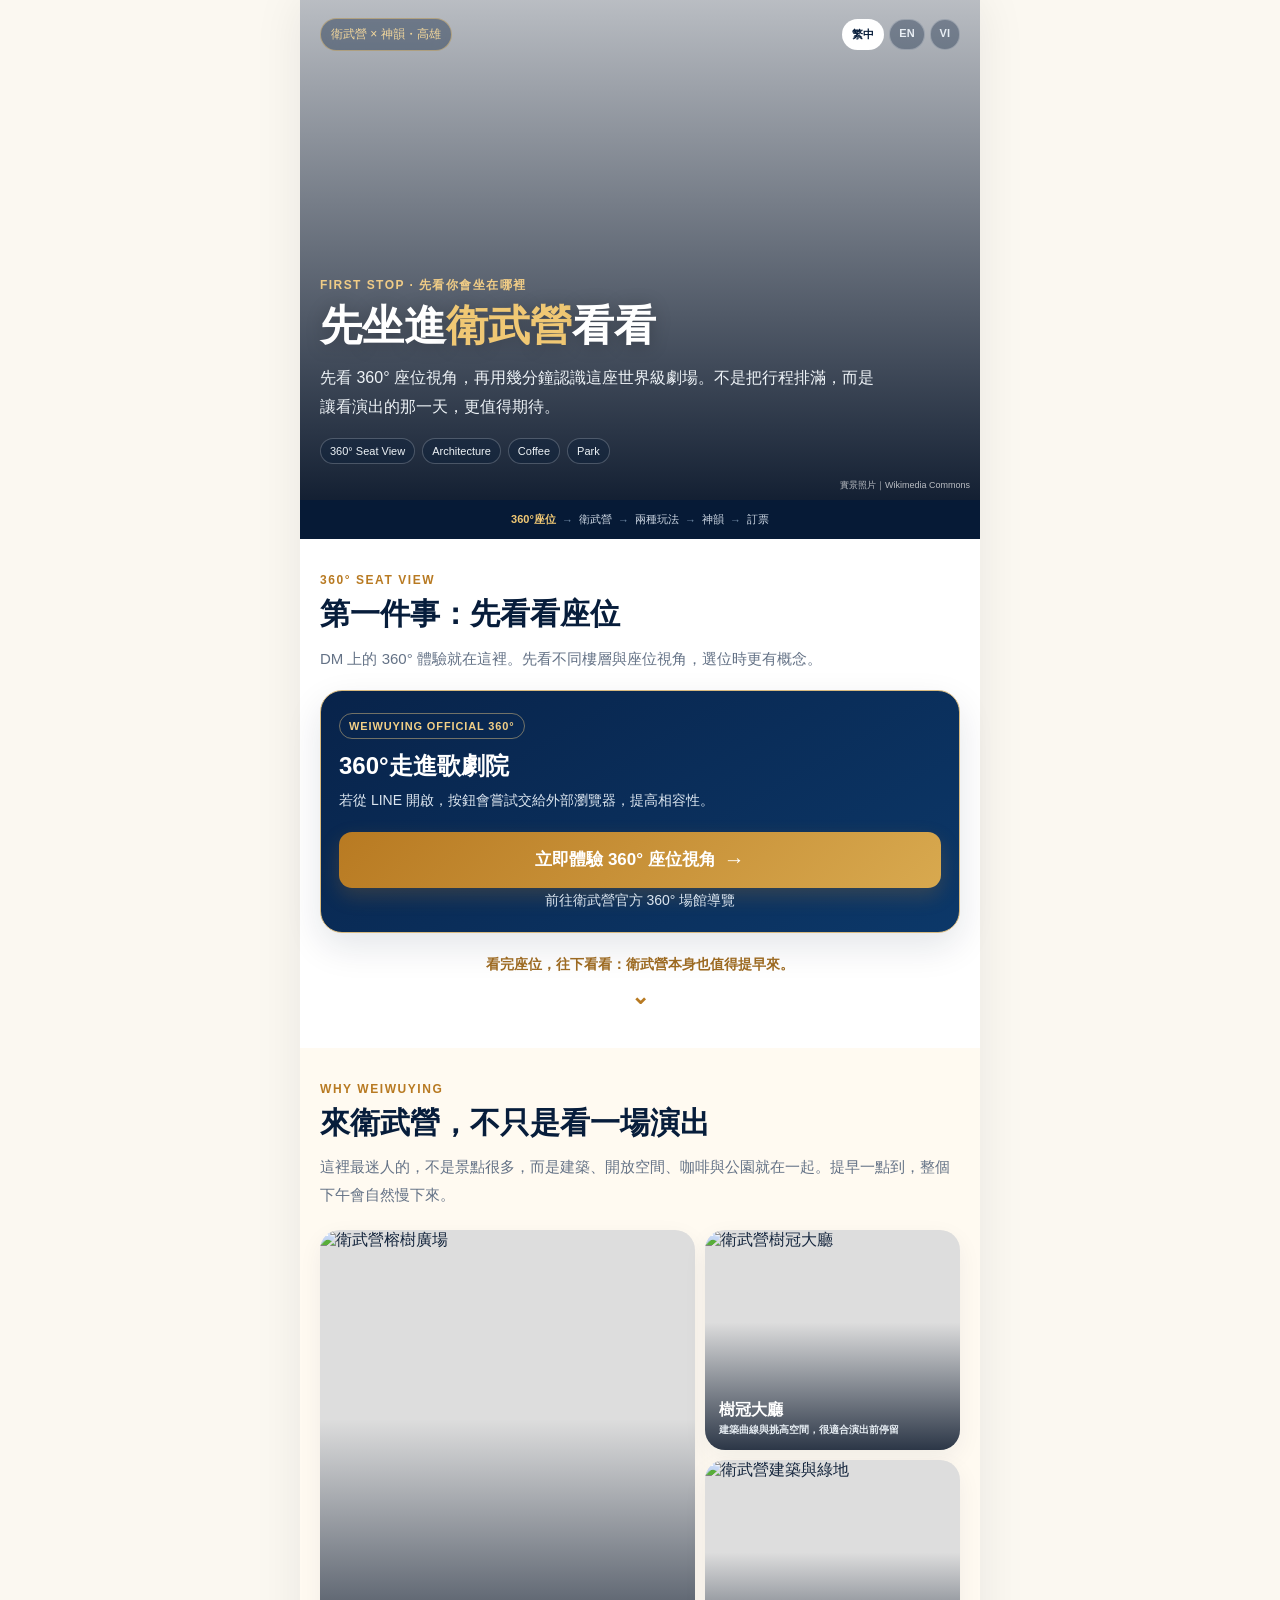
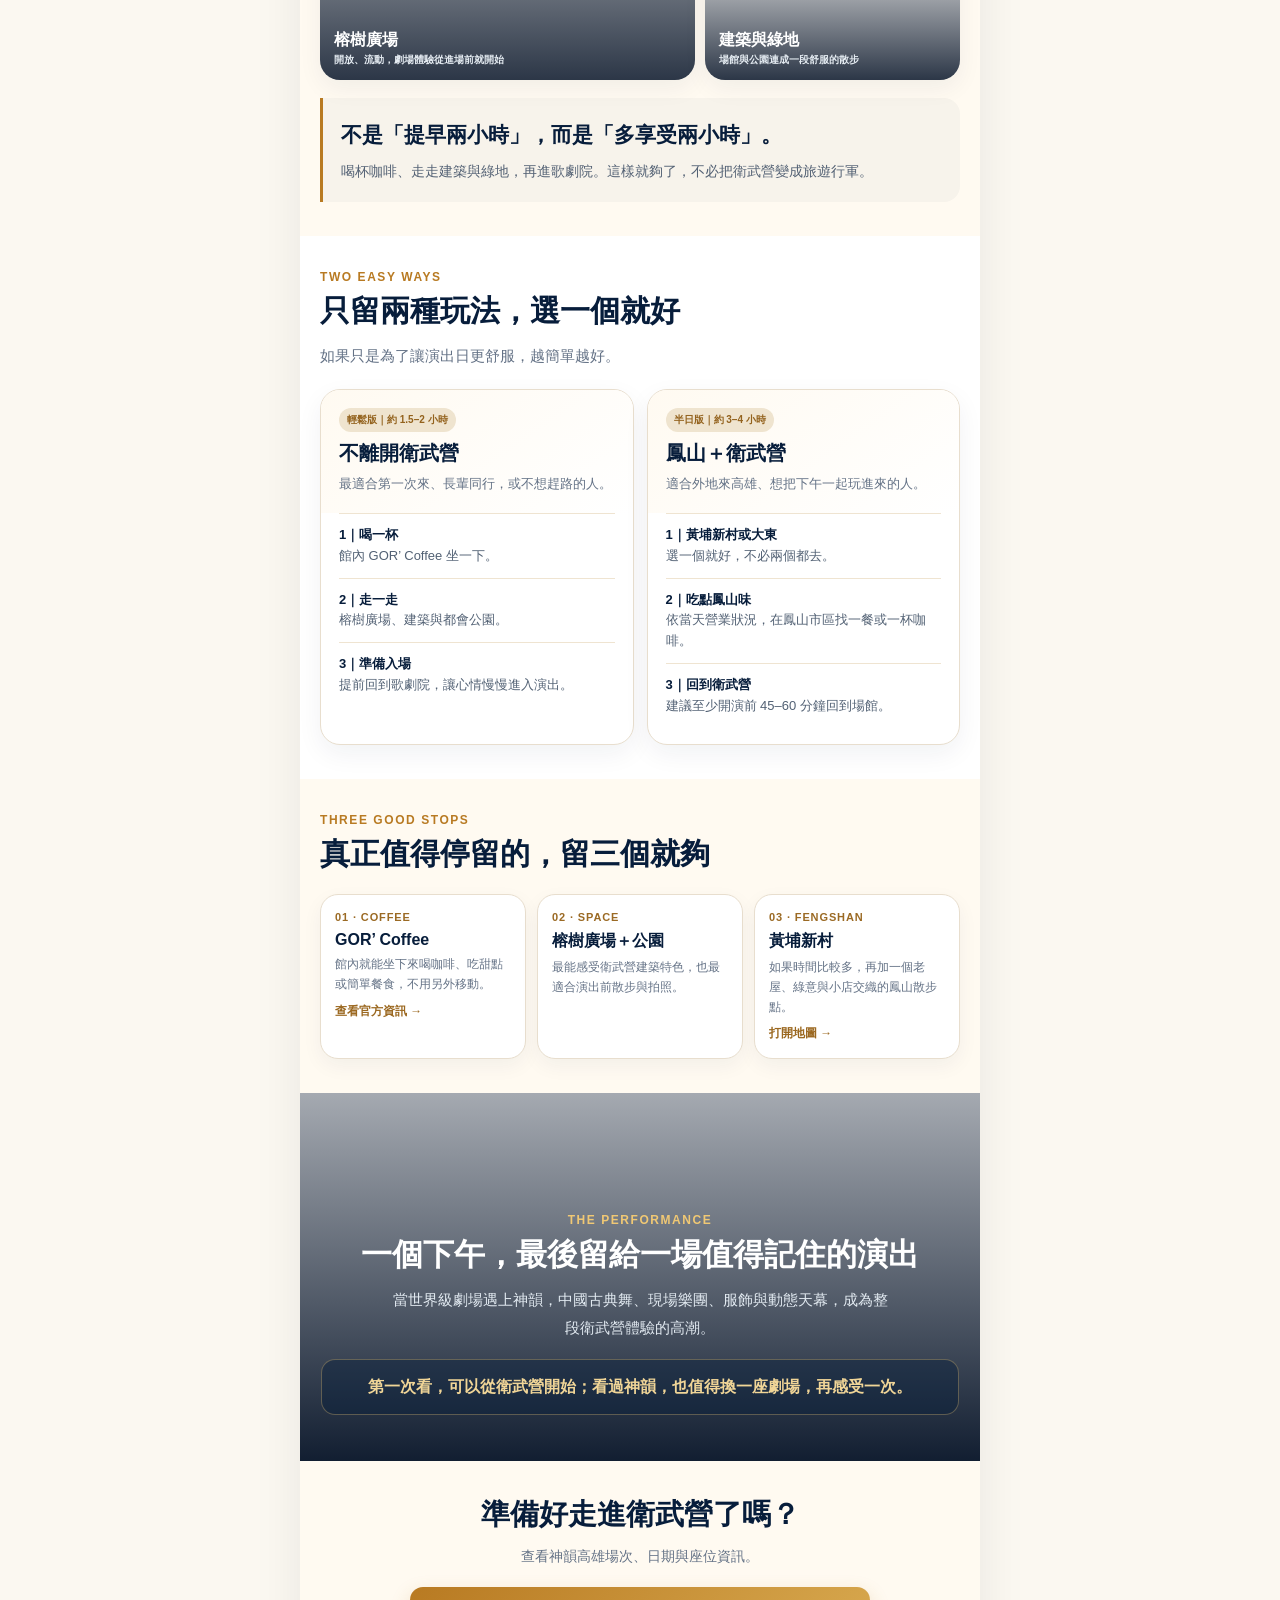
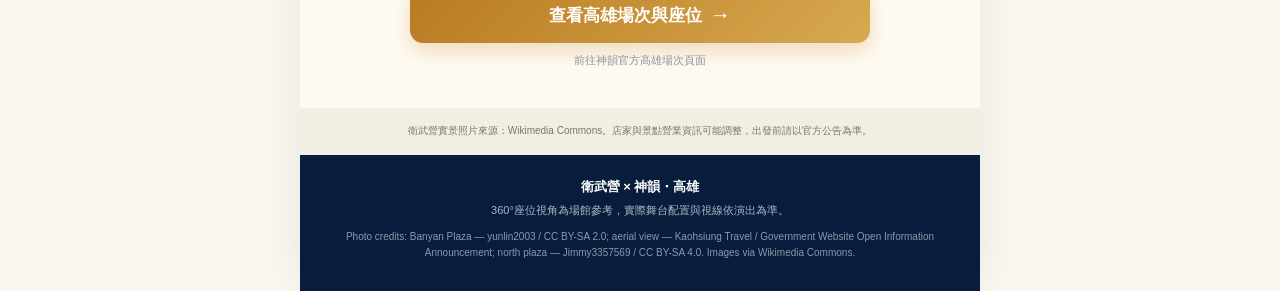
==== index.html @ 719b4204 "Simplify Chinese landing page and focus on five-step journey" ====
<!doctype html>
<html lang="zh-Hant">
<head>
<meta charset="utf-8"><meta name="viewport" content="width=device-width,initial-scale=1,viewport-fit=cover"><meta name="theme-color" content="#071d3b">
<meta name="description" content="先用360°預覽衛武營歌劇院座位，再用真實照片認識衛武營、咖啡與周邊半日玩法，最後查看神韻高雄場次。">
<title>衛武營 × 神韻｜不只是看一場演出</title>
<link rel="stylesheet" href="./style.css"><link rel="alternate" hreflang="zh-Hant" href="https://socialimpactlab0.github.io/weiwuying360/"><link rel="alternate" hreflang="en" href="https://socialimpactlab0.github.io/weiwuying360/en/"><link rel="alternate" hreflang="vi" href="https://socialimpactlab0.github.io/weiwuying360/vi/">
</head>
<body><main class="page">
<header class="hero" style="background-image:url('https://commons.wikimedia.org/wiki/Special:Redirect/file/National_Kaohsiung_Center_for_the_Arts.JPG?width=1600')">
<div class="topbar"><div class="brand">衛武營 × 神韻・高雄</div><nav class="langnav" aria-label="語言"><a class="active" href="./">繁中</a><a href="./en/">EN</a><a href="./vi/">VI</a></nav></div>
<div class="eyebrow">FIRST STOP · 先看你會坐在哪裡</div><h1>先坐進<span class="gold">衛武營</span>看看</h1><p class="heroLead">先看 360° 座位視角，再用幾分鐘認識這座世界級劇場。不是把行程排滿，而是讓看演出的那一天，更值得期待。</p><div class="promise"><span>360° Seat View</span><span>Architecture</span><span>Coffee</span><span>Park</span></div><div class="photoCredit">實景照片｜Wikimedia Commons</div>
</header>
<div class="flow"><b>360°座位</b><i>→</i> 衛武營 <i>→</i> 兩種玩法 <i>→</i> 神韻 <i>→</i> 訂票</div>

<section class="section" id="tour"><div class="kicker">360° SEAT VIEW</div><h2>第一件事：先看看座位</h2><p class="intro">DM 上的 360° 體驗就在這裡。先看不同樓層與座位視角，選位時更有概念。</p><div class="tourCard"><div class="tourTop"><div class="tourBadge">WEIWUYING OFFICIAL 360°</div><h3>360°走進歌劇院</h3><p>若從 LINE 開啟，按鈕會嘗試交給外部瀏覽器，提高相容性。</p></div><div class="tourActions"><a id="tourBtn" data-tour class="cta" href="#" target="_blank" rel="noopener">立即體驗 360° 座位視角</a><p class="micro">前往衛武營官方 360° 場館導覽</p></div><div id="lineBox" class="lineBox"><strong>你目前使用 LINE 內建瀏覽器</strong><p>按 360° 後會嘗試改用 Chrome、Safari 或手機預設瀏覽器開啟。</p><button id="copyBtn" class="copyBtn" type="button">複製 360° 官方網址</button><p id="copyMsg" class="copyMsg"></p></div></div><a class="continue" href="#experience">看完座位，往下看看：衛武營本身也值得提早來。<span>⌄</span></a></section>

<section class="section alt reveal" id="experience"><div class="kicker">WHY WEIWUYING</div><h2>來衛武營，不只是看一場演出</h2><p class="intro">這裡最迷人的，不是景點很多，而是建築、開放空間、咖啡與公園就在一起。提早一點到，整個下午會自然慢下來。</p><div class="photoDeck"><div class="photoCard main"><img loading="lazy" src="https://commons.wikimedia.org/wiki/Special:Redirect/file/%E6%A6%95%E6%A8%B9%E5%BB%A3%E5%A0%B4%20Banyan%20Plaza%20%2846087020144%29.jpg?width=1400" alt="衛武營榕樹廣場"><b>榕樹廣場<small>開放、流動，劇場體驗從進場前就開始</small></b></div><div class="photoCard"><img loading="lazy" src="https://commons.wikimedia.org/wiki/Special:Redirect/file/%E6%A8%B9%E5%86%A0%E5%A4%A7%E5%BB%B3%20Crown%20Hall%20%2845897024385%29.jpg?width=1200" alt="衛武營樹冠大廳"><b>樹冠大廳<small>建築曲線與挑高空間，很適合演出前停留</small></b></div><div class="photoCard"><img loading="lazy" src="https://commons.wikimedia.org/wiki/Special:Redirect/file/Wei-Wu-Ying_Center_for_the_Arts_01.jpg?width=1200" alt="衛武營建築與綠地"><b>建築與綠地<small>場館與公園連成一段舒服的散步</small></b></div></div><div class="quoteBlock"><b>不是「提早兩小時」，而是「多享受兩小時」。</b>喝杯咖啡、走走建築與綠地，再進歌劇院。這樣就夠了，不必把衛武營變成旅遊行軍。</div></section>

<section class="section reveal" id="routes"><div class="kicker">TWO EASY WAYS</div><h2>只留兩種玩法，選一個就好</h2><p class="intro">如果只是為了讓演出日更舒服，越簡單越好。</p><div class="routeGrid"><article class="routeCard"><div class="routeTop"><span class="tag">輕鬆版｜約 1.5–2 小時</span><h3>不離開衛武營</h3><p>最適合第一次來、長輩同行，或不想趕路的人。</p></div><ul class="routeList"><li><b>1｜喝一杯</b><br>館內 GOR’ Coffee 坐一下。</li><li><b>2｜走一走</b><br>榕樹廣場、建築與都會公園。</li><li><b>3｜準備入場</b><br>提前回到歌劇院，讓心情慢慢進入演出。</li></ul></article><article class="routeCard"><div class="routeTop"><span class="tag">半日版｜約 3–4 小時</span><h3>鳳山＋衛武營</h3><p>適合外地來高雄、想把下午一起玩進來的人。</p></div><ul class="routeList"><li><b>1｜黃埔新村或大東</b><br>選一個就好，不必兩個都去。</li><li><b>2｜吃點鳳山味</b><br>依當天營業狀況，在鳳山市區找一餐或一杯咖啡。</li><li><b>3｜回到衛武營</b><br>建議至少開演前 45–60 分鐘回到場館。</li></ul></article></div></section>

<section class="section alt reveal" id="highlights"><div class="kicker">THREE GOOD STOPS</div><h2>真正值得停留的，留三個就夠</h2><div class="highlightGrid"><article class="highlightCard"><div class="num">01 · COFFEE</div><h3>GOR’ Coffee</h3><p>館內就能坐下來喝咖啡、吃甜點或簡單餐食，不用另外移動。</p><a href="https://www.gorcoffee.com/" target="_blank" rel="noopener">查看官方資訊 →</a></article><article class="highlightCard"><div class="num">02 · SPACE</div><h3>榕樹廣場＋公園</h3><p>最能感受衛武營建築特色，也最適合演出前散步與拍照。</p></article><article class="highlightCard"><div class="num">03 · FENGSHAN</div><h3>黃埔新村</h3><p>如果時間比較多，再加一個老屋、綠意與小店交織的鳳山散步點。</p><a href="https://www.google.com/maps/search/?api=1&query=%E9%BB%83%E5%9F%94%E6%96%B0%E6%9D%91" target="_blank" rel="noopener">打開地圖 →</a></article></div></section>

<section class="transition" id="shenyun" style="background-image:url('https://commons.wikimedia.org/wiki/Special:Redirect/file/National_Kaohsiung_Center_for_the_Arts.JPG?width=1600')"><div class="kicker">THE PERFORMANCE</div><h2>一個下午，最後留給一場值得記住的演出</h2><p>當世界級劇場遇上神韻，中國古典舞、現場樂團、服飾與動態天幕，成為整段衛武營體驗的高潮。</p><div class="bridge">第一次看，可以從衛武營開始；看過神韻，也值得換一座劇場，再感受一次。</div></section>
<section class="ticket" id="ticket"><h2>準備好走進衛武營了嗎？</h2><p>查看神韻高雄場次、日期與座位資訊。</p><a data-ticket class="cta" href="https://zh-tw.shenyun.com/kaohsiung/city/kaohsiung?_tuid=caee55e3-a050-41f0-a21d-dd3dc3456a68" target="_blank" rel="noopener">查看高雄場次與座位</a><div class="official">前往神韻官方高雄場次頁面</div></section>
<div class="sourceNote">衛武營實景照片來源：Wikimedia Commons。店家與景點營業資訊可能調整，出發前請以官方公告為準。</div><footer class="footer"><strong>衛武營 × 神韻・高雄</strong>360°座位視角為場館參考，實際舞台配置與視線依演出為準。</footer></main><div id="sticky" class="sticky"><a data-ticket href="https://zh-tw.shenyun.com/kaohsiung/city/kaohsiung?_tuid=caee55e3-a050-41f0-a21d-dd3dc3456a68" target="_blank" rel="noopener">查看神韻高雄場次 <small>官方頁面</small></a></div><script src="./app.js"></script></body></html>
---- style.css ----
:root{--navy:#071d3b;--navy2:#12365f;--gold:#b87a22;--gold2:#e7c47d;--cream:#fbf8f1;--ink:#14253d;--muted:#647286;--line:#e8dece;--white:#fff;--shadow:0 14px 36px rgba(7,29,59,.11)}*{box-sizing:border-box}html{scroll-behavior:smooth;background:var(--cream)}body{margin:0;color:var(--ink);background:var(--cream);font-family:-apple-system,BlinkMacSystemFont,"Segoe UI","Noto Sans TC","Noto Sans",Arial,sans-serif}a{color:inherit}.page{max-width:680px;margin:0 auto;min-height:100vh;background:#fff;box-shadow:0 0 46px rgba(3,20,42,.08)}.hero{position:relative;min-height:500px;padding:18px 20px 36px;color:#fff;background-size:cover;background-position:center;display:flex;flex-direction:column;justify-content:flex-end;overflow:hidden}.hero:before{content:"";position:absolute;inset:0;background:linear-gradient(180deg,rgba(5,18,38,.28),rgba(5,18,38,.94))}.hero>*{position:relative;z-index:2}.topbar{position:absolute;left:20px;right:20px;top:18px;display:flex;align-items:center;justify-content:space-between;gap:10px}.brand{font-size:12px;color:#f3d79c;border:1px solid rgba(231,196,125,.55);padding:7px 10px;border-radius:999px;background:rgba(7,29,59,.4);backdrop-filter:blur(8px);white-space:nowrap}.langnav{display:flex;gap:5px}.langnav a{font-size:11px;font-weight:800;text-decoration:none;color:#e8eef4;border:1px solid rgba(255,255,255,.28);border-radius:999px;padding:7px 9px;background:rgba(7,29,59,.36)}.langnav a.active{background:#fff;color:var(--navy)}.eyebrow{color:#f0cc86;font-size:12px;font-weight:900;letter-spacing:.12em}.hero h1{font-family:"Noto Serif TC",Georgia,serif;font-size:42px;line-height:1.17;margin:8px 0 12px;text-shadow:0 2px 18px rgba(0,0,0,.25)}.gold{color:#f0c874}.heroLead{margin:0;max-width:560px;color:#eef3f7;font-size:16px;line-height:1.82}.promise{display:flex;gap:7px;flex-wrap:wrap;margin-top:17px}.promise span{font-size:11px;padding:6px 9px;border:1px solid rgba(255,255,255,.22);border-radius:999px;background:rgba(7,29,59,.35);color:#edf2f6}.photoCredit{position:absolute;right:10px;bottom:8px;font-size:9px;color:rgba(255,255,255,.7)}.flow{display:flex;align-items:center;justify-content:center;gap:6px;padding:12px 8px;background:#061a36;color:#cfd9e5;font-size:11px;white-space:nowrap;overflow:hidden}.flow b{color:#f0c874}.flow i{font-style:normal;color:#6f88a4}.section{padding:34px 20px}.section.alt{background:#fffaf1}.kicker{font-size:12px;letter-spacing:.13em;color:var(--gold);font-weight:900;margin-bottom:7px}.section h2,.transition h2,.ticket h2{font-family:"Noto Serif TC",Georgia,serif}.section h2{margin:0 0 10px;color:var(--navy);font-size:30px;line-height:1.35}.intro{margin:0;color:var(--muted);font-size:15px;line-height:1.82}.tourCard{margin-top:18px;border:1px solid #d8ba80;border-radius:22px;overflow:hidden;background:linear-gradient(150deg,#08234a,#0c3869);color:#fff;box-shadow:var(--shadow)}.tourTop{padding:22px 18px 10px}.tourBadge{display:inline-block;font-size:11px;font-weight:900;letter-spacing:.08em;color:#f2cf86;border:1px solid rgba(242,207,134,.45);border-radius:999px;padding:6px 9px}.tourCard h3{font-size:24px;margin:11px 0 6px}.tourCard p{margin:0;color:#dce6f0;font-size:14px;line-height:1.72}.tourActions{padding:10px 18px 20px}.cta{display:flex;align-items:center;justify-content:center;gap:8px;width:100%;min-height:56px;border:0;border-radius:13px;padding:14px 15px;background:linear-gradient(135deg,#b87a22,#d8a94f);color:#fff;text-decoration:none;font-size:17px;font-weight:900;box-shadow:0 8px 20px rgba(184,122,34,.24)}.cta:after{content:"→";font-size:21px}.micro{text-align:center;margin:10px 0 0;color:#cbd6e2;font-size:12px;line-height:1.55}.lineBox{display:none;margin:0 18px 20px;padding:15px;border-radius:14px;background:#fff5df;border:1px solid #ecd09d;color:#5f4c2e}.lineBox strong{display:block;color:var(--navy);font-size:15px;margin-bottom:5px}.lineBox p{margin:0 0 10px;font-size:13px;line-height:1.6}.copyBtn{width:100%;min-height:44px;border:1px solid #c9a25e;border-radius:11px;background:#fff;color:var(--navy);font-weight:800}.copyMsg{min-height:18px;text-align:center;font-size:12px;margin:6px 0 0;color:#6b604e}.continue{display:block;margin-top:21px;text-align:center;text-decoration:none;color:#9c6a22;font-weight:800;font-size:14px;line-height:1.55}.continue span{display:block;margin-top:4px;color:var(--gold);font-size:22px}.photoDeck{display:grid;grid-template-columns:1.25fr .85fr;grid-template-rows:220px 220px;gap:10px;margin-top:22px}.photoCard{position:relative;overflow:hidden;border-radius:20px;background:#ddd;box-shadow:0 8px 24px rgba(14,40,70,.06)}.photoCard.main{grid-row:1/3}.photoCard img{position:absolute;inset:0;width:100%;height:100%;object-fit:cover}.photoCard:after{content:"";position:absolute;inset:0;background:linear-gradient(180deg,transparent 42%,rgba(5,18,38,.82))}.photoCard b{position:absolute;z-index:2;left:14px;right:12px;bottom:13px;color:#fff;font-size:16px;line-height:1.35}.photoCard small{display:block;font-size:10px;color:#e4ebf1;margin-top:3px;font-weight:600}.quoteBlock{margin-top:18px;padding:19px 18px;border-left:3px solid var(--gold);background:#f7f3eb;border-radius:0 16px 16px 0;color:#536174;font-size:14px;line-height:1.75}.quoteBlock b{display:block;color:var(--navy);font-family:"Noto Serif TC",Georgia,serif;font-size:21px;margin-bottom:5px}.routeGrid{display:grid;grid-template-columns:1fr 1fr;gap:13px;margin-top:20px}.routeCard{border:1px solid var(--line);border-radius:20px;background:#fff;overflow:hidden;box-shadow:0 9px 26px rgba(14,40,70,.06)}.routeCard .routeTop{padding:18px;background:linear-gradient(145deg,#fffaf1,#fff)}.routeCard .tag{display:inline-block;font-size:10px;font-weight:900;color:#93621d;background:#efe4cf;padding:5px 8px;border-radius:999px}.routeCard h3{margin:8px 0 6px;color:var(--navy);font-size:20px;line-height:1.35}.routeCard p{margin:0;color:var(--muted);font-size:13px;line-height:1.7}.routeList{padding:0 18px 16px;margin:0;list-style:none}.routeList li{padding:11px 0;border-top:1px solid #efe4d1;color:#526174;font-size:13px;line-height:1.6}.routeList b{color:var(--navy)}.highlightGrid{display:grid;grid-template-columns:repeat(3,1fr);gap:11px;margin-top:20px}.highlightCard{border:1px solid var(--line);border-radius:18px;background:#fff;padding:16px 14px;box-shadow:0 7px 20px rgba(14,40,70,.05)}.highlightCard .num{font-size:11px;font-weight:900;color:#9b6a24;letter-spacing:.08em}.highlightCard h3{margin:8px 0 6px;color:var(--navy);font-size:16px}.highlightCard p{margin:0;color:var(--muted);font-size:12px;line-height:1.65}.highlightCard a{display:inline-block;margin-top:8px;color:#9b6820;text-decoration:none;font-size:12px;font-weight:900}.transition{position:relative;padding:120px 21px 46px;text-align:center;color:#fff;background-size:cover;background-position:center;overflow:hidden}.transition:before{content:"";position:absolute;inset:0;background:linear-gradient(180deg,rgba(5,18,38,.36),rgba(5,18,38,.95))}.transition>*{position:relative;z-index:2}.transition .kicker{color:#f0c874}.transition h2{margin:0 0 10px;color:#fff;font-size:31px;line-height:1.35}.transition p{margin:0 auto;max-width:500px;color:#e2eaf1;font-size:15px;line-height:1.82}.bridge{margin:18px auto 0;padding:14px;border:1px solid rgba(226,189,114,.35);border-radius:14px;color:#f0d597;background:rgba(7,29,59,.42);font-weight:800;line-height:1.65}.ticket{padding:34px 20px 40px;background:#fffaf1;text-align:center}.ticket h2{margin:0 0 9px;color:var(--navy);font-size:29px}.ticket p{margin:0 0 18px;color:var(--muted);font-size:14px;line-height:1.78}.ticket .cta{max-width:460px;margin:0 auto}.official{margin-top:10px;color:#8b94a0;font-size:11px}.sourceNote{padding:15px 18px;background:#f3eee4;color:#7d7469;font-size:10px;line-height:1.65;text-align:center}.footer{padding:21px 18px 30px;text-align:center;background:#071d3b;color:#aab9c8;font-size:11px;line-height:1.7}.footer strong{display:block;color:#fff;font-size:13px;margin-bottom:3px}.sticky{position:fixed;z-index:20;left:50%;bottom:0;transform:translate(-50%,120%);opacity:0;width:min(680px,100%);padding:9px 12px calc(9px + env(safe-area-inset-bottom));background:rgba(7,29,59,.96);backdrop-filter:blur(10px);box-shadow:0 -8px 24px rgba(7,29,59,.18);transition:.35s;pointer-events:none}.sticky.show{transform:translate(-50%,0);opacity:1;pointer-events:auto}.sticky a{display:flex;align-items:center;justify-content:center;min-height:50px;border-radius:12px;background:linear-gradient(135deg,#b87a22,#d8a94f);color:#fff;text-decoration:none;font-size:15px;font-weight:900}.sticky small{font-weight:600;opacity:.88;margin-left:7px}.reveal{opacity:0;transform:translateY(14px);transition:opacity .55s ease,transform .55s ease}.reveal.seen{opacity:1;transform:none}@media(max-width:520px){.hero{min-height:480px}.hero h1{font-size:35px}.section h2{font-size:27px}.transition h2{font-size:28px}.flow{font-size:10px;gap:4px}.brand{font-size:10px}.langnav a{font-size:10px;padding:6px 8px}.photoDeck{grid-template-columns:1fr;grid-template-rows:250px 175px 175px}.photoCard.main{grid-row:auto}.routeGrid{grid-template-columns:1fr}.highlightGrid{grid-template-columns:1fr}.sticky a{font-size:14px}}
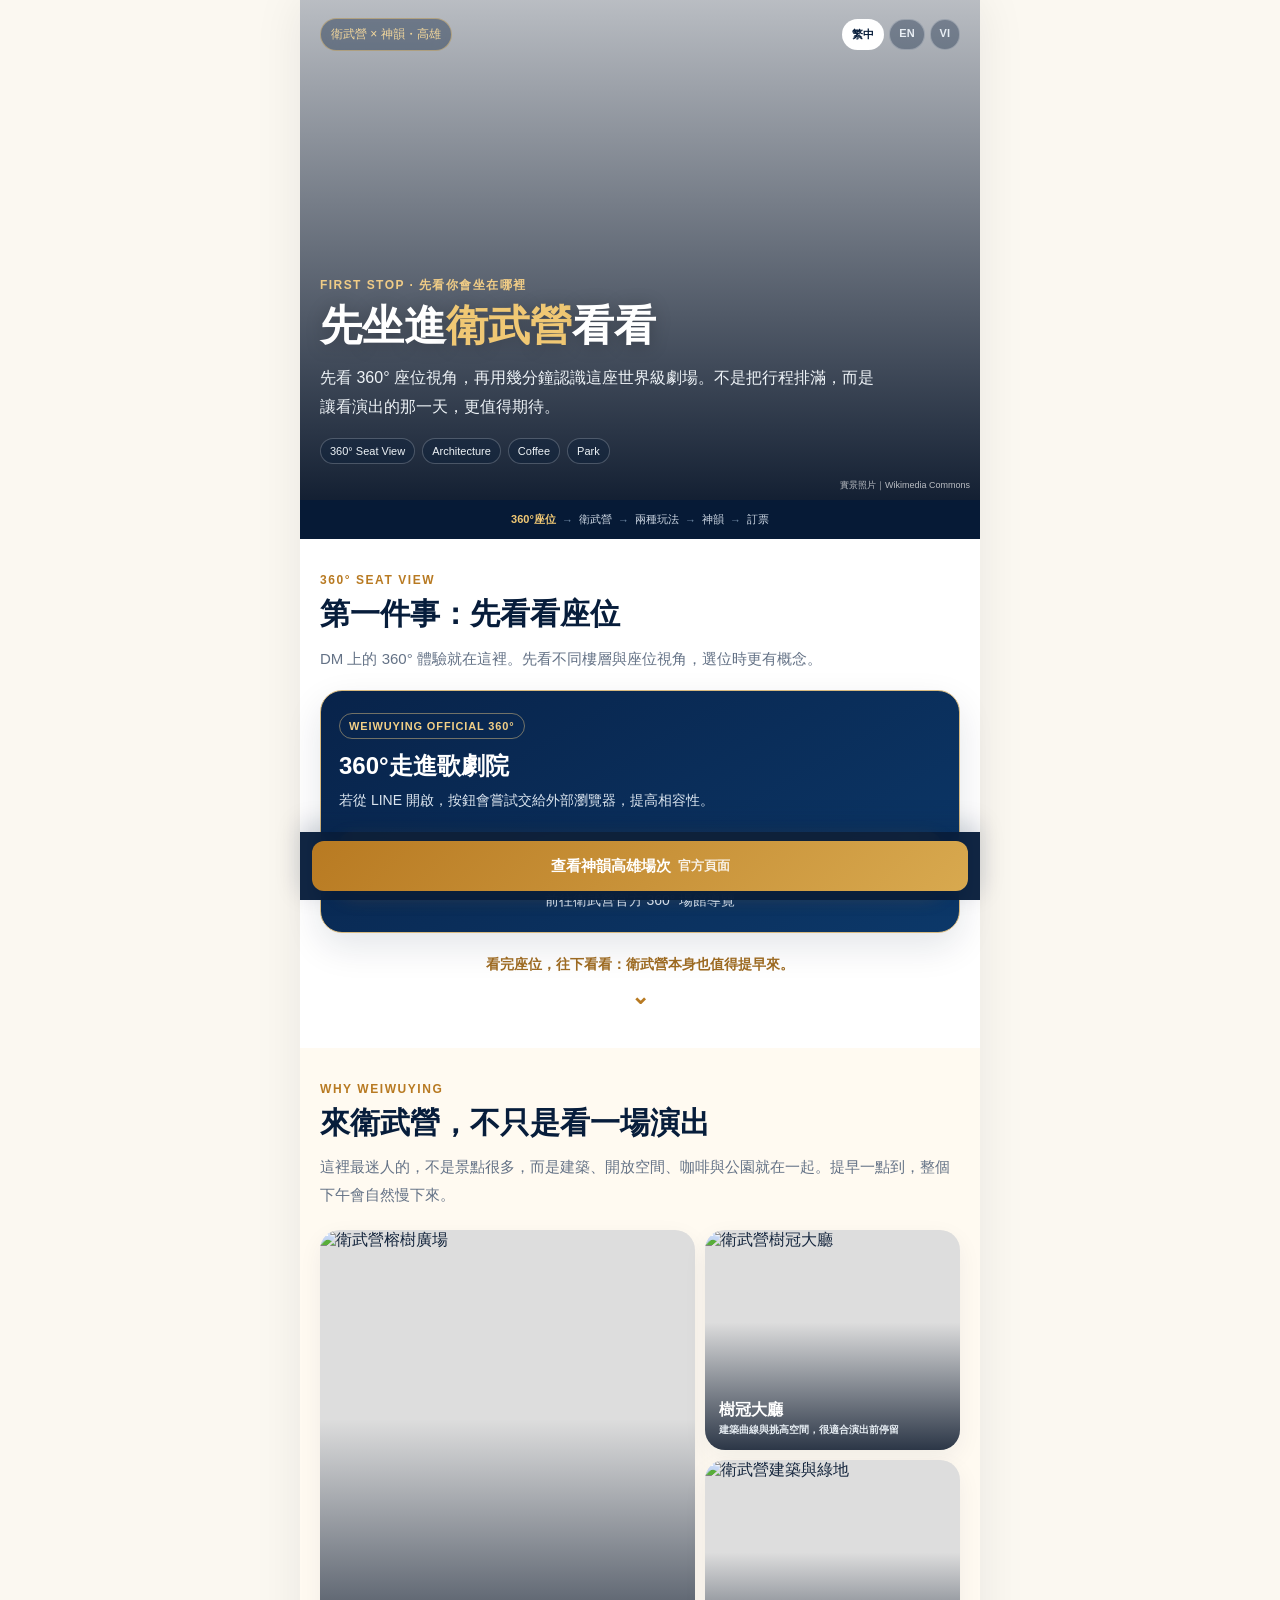
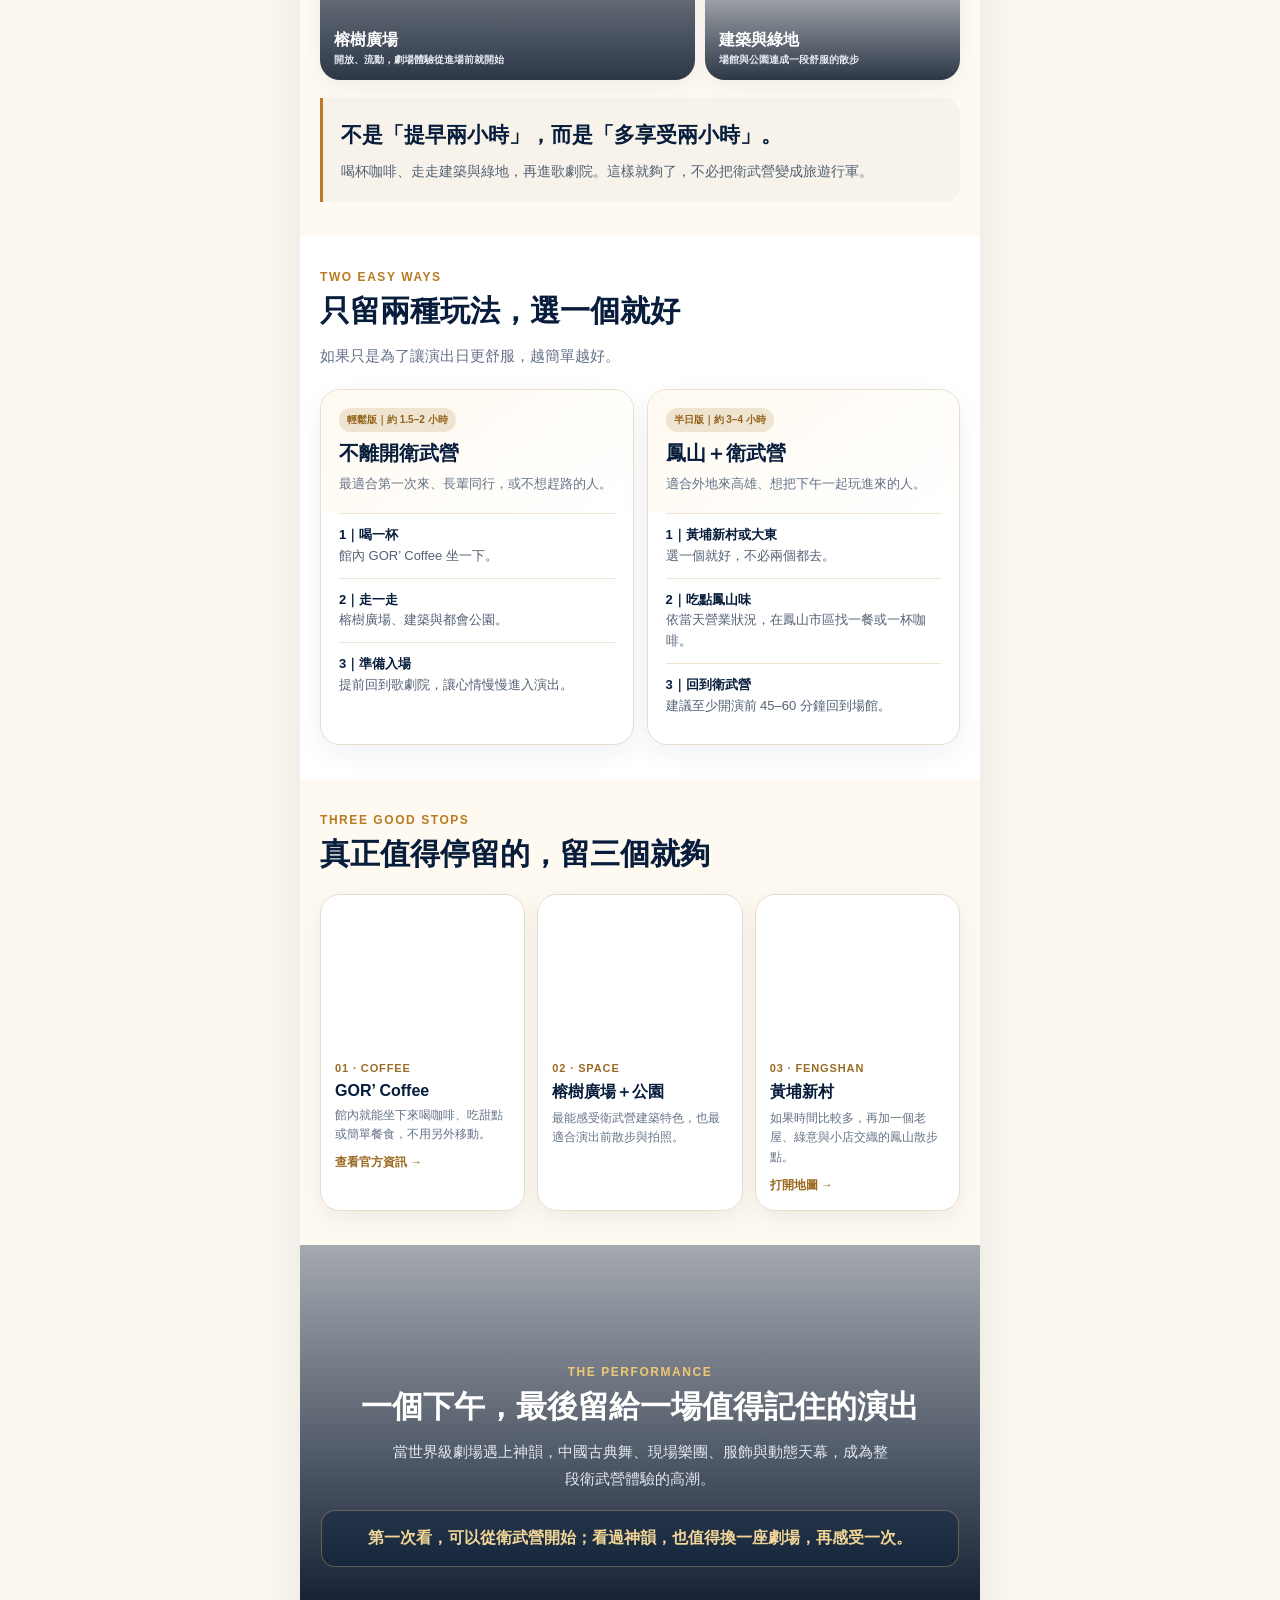
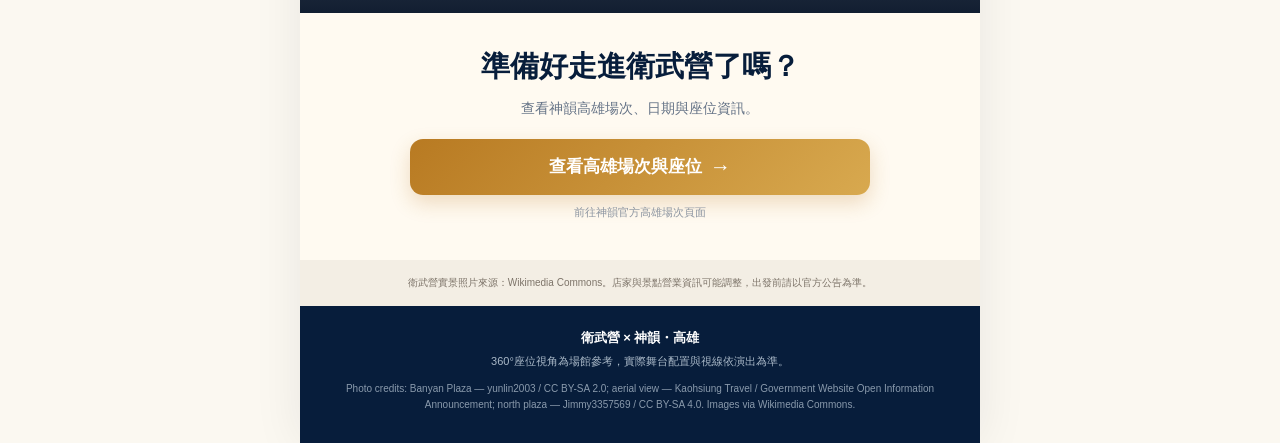
==== commit c2dbda15: "Add cache-busting version to Chinese assets" ====
--- a/index.html
+++ b/index.html
@@ -4,7 +4,7 @@
 <meta charset="utf-8"><meta name="viewport" content="width=device-width,initial-scale=1,viewport-fit=cover"><meta name="theme-color" content="#071d3b">
 <meta name="description" content="先用360°預覽衛武營歌劇院座位，再用真實照片認識衛武營、咖啡與周邊半日玩法，最後查看神韻高雄場次。">
 <title>衛武營 × 神韻｜不只是看一場演出</title>
-<link rel="stylesheet" href="./style.css"><link rel="alternate" hreflang="zh-Hant" href="https://socialimpactlab0.github.io/weiwuying360/"><link rel="alternate" hreflang="en" href="https://socialimpactlab0.github.io/weiwuying360/en/"><link rel="alternate" hreflang="vi" href="https://socialimpactlab0.github.io/weiwuying360/vi/">
+<link rel="stylesheet" href="./style.css?v=20260826-1"><link rel="alternate" hreflang="zh-Hant" href="https://socialimpactlab0.github.io/weiwuying360/"><link rel="alternate" hreflang="en" href="https://socialimpactlab0.github.io/weiwuying360/en/"><link rel="alternate" hreflang="vi" href="https://socialimpactlab0.github.io/weiwuying360/vi/">
 </head>
 <body><main class="page">
 <header class="hero" style="background-image:url('https://commons.wikimedia.org/wiki/Special:Redirect/file/National_Kaohsiung_Center_for_the_Arts.JPG?width=1600')">
@@ -23,4 +23,4 @@
 
 <section class="transition" id="shenyun" style="background-image:url('https://commons.wikimedia.org/wiki/Special:Redirect/file/National_Kaohsiung_Center_for_the_Arts.JPG?width=1600')"><div class="kicker">THE PERFORMANCE</div><h2>一個下午，最後留給一場值得記住的演出</h2><p>當世界級劇場遇上神韻，中國古典舞、現場樂團、服飾與動態天幕，成為整段衛武營體驗的高潮。</p><div class="bridge">第一次看，可以從衛武營開始；看過神韻，也值得換一座劇場，再感受一次。</div></section>
 <section class="ticket" id="ticket"><h2>準備好走進衛武營了嗎？</h2><p>查看神韻高雄場次、日期與座位資訊。</p><a data-ticket class="cta" href="https://zh-tw.shenyun.com/kaohsiung/city/kaohsiung?_tuid=caee55e3-a050-41f0-a21d-dd3dc3456a68" target="_blank" rel="noopener">查看高雄場次與座位</a><div class="official">前往神韻官方高雄場次頁面</div></section>
-<div class="sourceNote">衛武營實景照片來源：Wikimedia Commons。店家與景點營業資訊可能調整，出發前請以官方公告為準。</div><footer class="footer"><strong>衛武營 × 神韻・高雄</strong>360°座位視角為場館參考，實際舞台配置與視線依演出為準。</footer></main><div id="sticky" class="sticky"><a data-ticket href="https://zh-tw.shenyun.com/kaohsiung/city/kaohsiung?_tuid=caee55e3-a050-41f0-a21d-dd3dc3456a68" target="_blank" rel="noopener">查看神韻高雄場次 <small>官方頁面</small></a></div><script src="./app.js"></script></body></html>+<div class="sourceNote">衛武營實景照片來源：Wikimedia Commons。店家與景點營業資訊可能調整，出發前請以官方公告為準。</div><footer class="footer"><strong>衛武營 × 神韻・高雄</strong>360°座位視角為場館參考，實際舞台配置與視線依演出為準。</footer></main><div id="sticky" class="sticky"><a data-ticket href="https://zh-tw.shenyun.com/kaohsiung/city/kaohsiung?_tuid=caee55e3-a050-41f0-a21d-dd3dc3456a68" target="_blank" rel="noopener">查看神韻高雄場次 <small>官方頁面</small></a></div><script src="./app.js?v=20260826-1"></script></body></html>
--- a/style.css
+++ b/style.css
@@ -1 +1 @@
-:root{--navy:#071d3b;--navy2:#12365f;--gold:#b87a22;--gold2:#e7c47d;--cream:#fbf8f1;--ink:#14253d;--muted:#647286;--line:#e8dece;--white:#fff;--shadow:0 14px 36px rgba(7,29,59,.11)}*{box-sizing:border-box}html{scroll-behavior:smooth;background:var(--cream)}body{margin:0;color:var(--ink);background:var(--cream);font-family:-apple-system,BlinkMacSystemFont,"Segoe UI","Noto Sans TC","Noto Sans",Arial,sans-serif}a{color:inherit}.page{max-width:680px;margin:0 auto;min-height:100vh;background:#fff;box-shadow:0 0 46px rgba(3,20,42,.08)}.hero{position:relative;min-height:500px;padding:18px 20px 36px;color:#fff;background-size:cover;background-position:center;display:flex;flex-direction:column;justify-content:flex-end;overflow:hidden}.hero:before{content:"";position:absolute;inset:0;background:linear-gradient(180deg,rgba(5,18,38,.28),rgba(5,18,38,.94))}.hero>*{position:relative;z-index:2}.topbar{position:absolute;left:20px;right:20px;top:18px;display:flex;align-items:center;justify-content:space-between;gap:10px}.brand{font-size:12px;color:#f3d79c;border:1px solid rgba(231,196,125,.55);padding:7px 10px;border-radius:999px;background:rgba(7,29,59,.4);backdrop-filter:blur(8px);white-space:nowrap}.langnav{display:flex;gap:5px}.langnav a{font-size:11px;font-weight:800;text-decoration:none;color:#e8eef4;border:1px solid rgba(255,255,255,.28);border-radius:999px;padding:7px 9px;background:rgba(7,29,59,.36)}.langnav a.active{background:#fff;color:var(--navy)}.eyebrow{color:#f0cc86;font-size:12px;font-weight:900;letter-spacing:.12em}.hero h1{font-family:"Noto Serif TC",Georgia,serif;font-size:42px;line-height:1.17;margin:8px 0 12px;text-shadow:0 2px 18px rgba(0,0,0,.25)}.gold{color:#f0c874}.heroLead{margin:0;max-width:560px;color:#eef3f7;font-size:16px;line-height:1.82}.promise{display:flex;gap:7px;flex-wrap:wrap;margin-top:17px}.promise span{font-size:11px;padding:6px 9px;border:1px solid rgba(255,255,255,.22);border-radius:999px;background:rgba(7,29,59,.35);color:#edf2f6}.photoCredit{position:absolute;right:10px;bottom:8px;font-size:9px;color:rgba(255,255,255,.7)}.flow{display:flex;align-items:center;justify-content:center;gap:6px;padding:12px 8px;background:#061a36;color:#cfd9e5;font-size:11px;white-space:nowrap;overflow:hidden}.flow b{color:#f0c874}.flow i{font-style:normal;color:#6f88a4}.section{padding:34px 20px}.section.alt{background:#fffaf1}.kicker{font-size:12px;letter-spacing:.13em;color:var(--gold);font-weight:900;margin-bottom:7px}.section h2,.transition h2,.ticket h2{font-family:"Noto Serif TC",Georgia,serif}.section h2{margin:0 0 10px;color:var(--navy);font-size:30px;line-height:1.35}.intro{margin:0;color:var(--muted);font-size:15px;line-height:1.82}.tourCard{margin-top:18px;border:1px solid #d8ba80;border-radius:22px;overflow:hidden;background:linear-gradient(150deg,#08234a,#0c3869);color:#fff;box-shadow:var(--shadow)}.tourTop{padding:22px 18px 10px}.tourBadge{display:inline-block;font-size:11px;font-weight:900;letter-spacing:.08em;color:#f2cf86;border:1px solid rgba(242,207,134,.45);border-radius:999px;padding:6px 9px}.tourCard h3{font-size:24px;margin:11px 0 6px}.tourCard p{margin:0;color:#dce6f0;font-size:14px;line-height:1.72}.tourActions{padding:10px 18px 20px}.cta{display:flex;align-items:center;justify-content:center;gap:8px;width:100%;min-height:56px;border:0;border-radius:13px;padding:14px 15px;background:linear-gradient(135deg,#b87a22,#d8a94f);color:#fff;text-decoration:none;font-size:17px;font-weight:900;box-shadow:0 8px 20px rgba(184,122,34,.24)}.cta:after{content:"→";font-size:21px}.micro{text-align:center;margin:10px 0 0;color:#cbd6e2;font-size:12px;line-height:1.55}.lineBox{display:none;margin:0 18px 20px;padding:15px;border-radius:14px;background:#fff5df;border:1px solid #ecd09d;color:#5f4c2e}.lineBox strong{display:block;color:var(--navy);font-size:15px;margin-bottom:5px}.lineBox p{margin:0 0 10px;font-size:13px;line-height:1.6}.copyBtn{width:100%;min-height:44px;border:1px solid #c9a25e;border-radius:11px;background:#fff;color:var(--navy);font-weight:800}.copyMsg{min-height:18px;text-align:center;font-size:12px;margin:6px 0 0;color:#6b604e}.continue{display:block;margin-top:21px;text-align:center;text-decoration:none;color:#9c6a22;font-weight:800;font-size:14px;line-height:1.55}.continue span{display:block;margin-top:4px;color:var(--gold);font-size:22px}.photoDeck{display:grid;grid-template-columns:1.25fr .85fr;grid-template-rows:220px 220px;gap:10px;margin-top:22px}.photoCard{position:relative;overflow:hidden;border-radius:20px;background:#ddd;box-shadow:0 8px 24px rgba(14,40,70,.06)}.photoCard.main{grid-row:1/3}.photoCard img{position:absolute;inset:0;width:100%;height:100%;object-fit:cover}.photoCard:after{content:"";position:absolute;inset:0;background:linear-gradient(180deg,transparent 42%,rgba(5,18,38,.82))}.photoCard b{position:absolute;z-index:2;left:14px;right:12px;bottom:13px;color:#fff;font-size:16px;line-height:1.35}.photoCard small{display:block;font-size:10px;color:#e4ebf1;margin-top:3px;font-weight:600}.quoteBlock{margin-top:18px;padding:19px 18px;border-left:3px solid var(--gold);background:#f7f3eb;border-radius:0 16px 16px 0;color:#536174;font-size:14px;line-height:1.75}.quoteBlock b{display:block;color:var(--navy);font-family:"Noto Serif TC",Georgia,serif;font-size:21px;margin-bottom:5px}.routeGrid{display:grid;grid-template-columns:1fr 1fr;gap:13px;margin-top:20px}.routeCard{border:1px solid var(--line);border-radius:20px;background:#fff;overflow:hidden;box-shadow:0 9px 26px rgba(14,40,70,.06)}.routeCard .routeTop{padding:18px;background:linear-gradient(145deg,#fffaf1,#fff)}.routeCard .tag{display:inline-block;font-size:10px;font-weight:900;color:#93621d;background:#efe4cf;padding:5px 8px;border-radius:999px}.routeCard h3{margin:8px 0 6px;color:var(--navy);font-size:20px;line-height:1.35}.routeCard p{margin:0;color:var(--muted);font-size:13px;line-height:1.7}.routeList{padding:0 18px 16px;margin:0;list-style:none}.routeList li{padding:11px 0;border-top:1px solid #efe4d1;color:#526174;font-size:13px;line-height:1.6}.routeList b{color:var(--navy)}.highlightGrid{display:grid;grid-template-columns:repeat(3,1fr);gap:11px;margin-top:20px}.highlightCard{border:1px solid var(--line);border-radius:18px;background:#fff;padding:16px 14px;box-shadow:0 7px 20px rgba(14,40,70,.05)}.highlightCard .num{font-size:11px;font-weight:900;color:#9b6a24;letter-spacing:.08em}.highlightCard h3{margin:8px 0 6px;color:var(--navy);font-size:16px}.highlightCard p{margin:0;color:var(--muted);font-size:12px;line-height:1.65}.highlightCard a{display:inline-block;margin-top:8px;color:#9b6820;text-decoration:none;font-size:12px;font-weight:900}.transition{position:relative;padding:120px 21px 46px;text-align:center;color:#fff;background-size:cover;background-position:center;overflow:hidden}.transition:before{content:"";position:absolute;inset:0;background:linear-gradient(180deg,rgba(5,18,38,.36),rgba(5,18,38,.95))}.transition>*{position:relative;z-index:2}.transition .kicker{color:#f0c874}.transition h2{margin:0 0 10px;color:#fff;font-size:31px;line-height:1.35}.transition p{margin:0 auto;max-width:500px;color:#e2eaf1;font-size:15px;line-height:1.82}.bridge{margin:18px auto 0;padding:14px;border:1px solid rgba(226,189,114,.35);border-radius:14px;color:#f0d597;background:rgba(7,29,59,.42);font-weight:800;line-height:1.65}.ticket{padding:34px 20px 40px;background:#fffaf1;text-align:center}.ticket h2{margin:0 0 9px;color:var(--navy);font-size:29px}.ticket p{margin:0 0 18px;color:var(--muted);font-size:14px;line-height:1.78}.ticket .cta{max-width:460px;margin:0 auto}.official{margin-top:10px;color:#8b94a0;font-size:11px}.sourceNote{padding:15px 18px;background:#f3eee4;color:#7d7469;font-size:10px;line-height:1.65;text-align:center}.footer{padding:21px 18px 30px;text-align:center;background:#071d3b;color:#aab9c8;font-size:11px;line-height:1.7}.footer strong{display:block;color:#fff;font-size:13px;margin-bottom:3px}.sticky{position:fixed;z-index:20;left:50%;bottom:0;transform:translate(-50%,120%);opacity:0;width:min(680px,100%);padding:9px 12px calc(9px + env(safe-area-inset-bottom));background:rgba(7,29,59,.96);backdrop-filter:blur(10px);box-shadow:0 -8px 24px rgba(7,29,59,.18);transition:.35s;pointer-events:none}.sticky.show{transform:translate(-50%,0);opacity:1;pointer-events:auto}.sticky a{display:flex;align-items:center;justify-content:center;min-height:50px;border-radius:12px;background:linear-gradient(135deg,#b87a22,#d8a94f);color:#fff;text-decoration:none;font-size:15px;font-weight:900}.sticky small{font-weight:600;opacity:.88;margin-left:7px}.reveal{opacity:0;transform:translateY(14px);transition:opacity .55s ease,transform .55s ease}.reveal.seen{opacity:1;transform:none}@media(max-width:520px){.hero{min-height:480px}.hero h1{font-size:35px}.section h2{font-size:27px}.transition h2{font-size:28px}.flow{font-size:10px;gap:4px}.brand{font-size:10px}.langnav a{font-size:10px;padding:6px 8px}.photoDeck{grid-template-columns:1fr;grid-template-rows:250px 175px 175px}.photoCard.main{grid-row:auto}.routeGrid{grid-template-columns:1fr}.highlightGrid{grid-template-columns:1fr}.sticky a{font-size:14px}}+:root{--navy:#071d3b;--navy2:#12365f;--gold:#b87a22;--gold2:#e7c47d;--cream:#fbf8f1;--ink:#14253d;--muted:#647286;--line:#e8dece;--white:#fff;--shadow:0 14px 36px rgba(7,29,59,.11)}*{box-sizing:border-box}html{scroll-behavior:smooth;background:var(--cream)}body{margin:0;color:var(--ink);background:var(--cream);font-family:-apple-system,BlinkMacSystemFont,"Segoe UI","Noto Sans TC","Noto Sans",Arial,sans-serif}a{color:inherit}.page{max-width:680px;margin:0 auto;min-height:100vh;background:#fff;box-shadow:0 0 46px rgba(3,20,42,.08)}.hero{position:relative;min-height:500px;padding:18px 20px 36px;color:#fff;background-size:cover;background-position:center;display:flex;flex-direction:column;justify-content:flex-end;overflow:hidden}.hero:before{content:"";position:absolute;inset:0;background:linear-gradient(180deg,rgba(5,18,38,.28),rgba(5,18,38,.94))}.hero>*{position:relative;z-index:2}.topbar{position:absolute;left:20px;right:20px;top:18px;display:flex;align-items:center;justify-content:space-between;gap:10px}.brand{font-size:12px;color:#f3d79c;border:1px solid rgba(231,196,125,.55);padding:7px 10px;border-radius:999px;background:rgba(7,29,59,.4);backdrop-filter:blur(8px);white-space:nowrap}.langnav{display:flex;gap:5px}.langnav a{font-size:11px;font-weight:800;text-decoration:none;color:#e8eef4;border:1px solid rgba(255,255,255,.28);border-radius:999px;padding:7px 9px;background:rgba(7,29,59,.36)}.langnav a.active{background:#fff;color:var(--navy)}.eyebrow{color:#f0cc86;font-size:12px;font-weight:900;letter-spacing:.12em}.hero h1{font-family:"Noto Serif TC",Georgia,serif;font-size:42px;line-height:1.17;margin:8px 0 12px;text-shadow:0 2px 18px rgba(0,0,0,.25)}.gold{color:#f0c874}.heroLead{margin:0;max-width:560px;color:#eef3f7;font-size:16px;line-height:1.82}.promise{display:flex;gap:7px;flex-wrap:wrap;margin-top:17px}.promise span{font-size:11px;padding:6px 9px;border:1px solid rgba(255,255,255,.22);border-radius:999px;background:rgba(7,29,59,.35);color:#edf2f6}.photoCredit{position:absolute;right:10px;bottom:8px;font-size:9px;color:rgba(255,255,255,.7)}.flow{display:flex;align-items:center;justify-content:center;gap:6px;padding:12px 8px;background:#061a36;color:#cfd9e5;font-size:11px;white-space:nowrap;overflow:hidden}.flow b{color:#f0c874}.flow i{font-style:normal;color:#6f88a4}.section{padding:34px 20px}.section.alt{background:#fffaf1}.kicker{font-size:12px;letter-spacing:.13em;color:var(--gold);font-weight:900;margin-bottom:7px}.section h2,.transition h2,.ticket h2{font-family:"Noto Serif TC",Georgia,serif}.section h2{margin:0 0 10px;color:var(--navy);font-size:30px;line-height:1.35}.intro{margin:0;color:var(--muted);font-size:15px;line-height:1.82}.tourCard{margin-top:18px;border:1px solid #d8ba80;border-radius:22px;overflow:hidden;background:linear-gradient(150deg,#08234a,#0c3869);color:#fff;box-shadow:var(--shadow)}.tourTop{padding:22px 18px 10px}.tourBadge{display:inline-block;font-size:11px;font-weight:900;letter-spacing:.08em;color:#f2cf86;border:1px solid rgba(242,207,134,.45);border-radius:999px;padding:6px 9px}.tourCard h3{font-size:24px;margin:11px 0 6px}.tourCard p{margin:0;color:#dce6f0;font-size:14px;line-height:1.72}.tourActions{padding:10px 18px 20px}.cta{display:flex;align-items:center;justify-content:center;gap:8px;width:100%;min-height:56px;border:0;border-radius:13px;padding:14px 15px;background:linear-gradient(135deg,#b87a22,#d8a94f);color:#fff;text-decoration:none;font-size:17px;font-weight:900;box-shadow:0 8px 20px rgba(184,122,34,.24)}.cta:after{content:"→";font-size:21px}.micro{text-align:center;margin:10px 0 0;color:#cbd6e2;font-size:12px;line-height:1.55}.lineBox{display:none;margin:0 18px 20px;padding:15px;border-radius:14px;background:#fff5df;border:1px solid #ecd09d;color:#5f4c2e}.lineBox strong{display:block;color:var(--navy);font-size:15px;margin-bottom:5px}.lineBox p{margin:0 0 10px;font-size:13px;line-height:1.6}.copyBtn{width:100%;min-height:44px;border:1px solid #c9a25e;border-radius:11px;background:#fff;color:var(--navy);font-weight:800}.copyMsg{min-height:18px;text-align:center;font-size:12px;margin:6px 0 0;color:#6b604e}.continue{display:block;margin-top:21px;text-align:center;text-decoration:none;color:#9c6a22;font-weight:800;font-size:14px;line-height:1.55}.continue span{display:block;margin-top:4px;color:var(--gold);font-size:22px}.photoDeck{display:grid;grid-template-columns:1.25fr .85fr;grid-template-rows:220px 220px;gap:10px;margin-top:22px}.photoCard{position:relative;overflow:hidden;border-radius:20px;background:#ddd;box-shadow:0 8px 24px rgba(14,40,70,.06)}.photoCard.main{grid-row:1/3}.photoCard img{position:absolute;inset:0;width:100%;height:100%;object-fit:cover}.photoCard:after{content:"";position:absolute;inset:0;background:linear-gradient(180deg,transparent 42%,rgba(5,18,38,.82))}.photoCard b{position:absolute;z-index:2;left:14px;right:12px;bottom:13px;color:#fff;font-size:16px;line-height:1.35}.photoCard small{display:block;font-size:10px;color:#e4ebf1;margin-top:3px;font-weight:600}.quoteBlock{margin-top:18px;padding:19px 18px;border-left:3px solid var(--gold);background:#f7f3eb;border-radius:0 16px 16px 0;color:#536174;font-size:14px;line-height:1.75}.quoteBlock b{display:block;color:var(--navy);font-family:"Noto Serif TC",Georgia,serif;font-size:21px;margin-bottom:5px}.routeGrid{display:grid;grid-template-columns:1fr 1fr;gap:13px;margin-top:20px}.routeCard{border:1px solid var(--line);border-radius:20px;background:#fff;overflow:hidden;box-shadow:0 9px 26px rgba(14,40,70,.06)}.routeCard .routeTop{padding:18px;background:linear-gradient(145deg,#fffaf1,#fff)}.routeCard .tag{display:inline-block;font-size:10px;font-weight:900;color:#93621d;background:#efe4cf;padding:5px 8px;border-radius:999px}.routeCard h3{margin:8px 0 6px;color:var(--navy);font-size:20px;line-height:1.35}.routeCard p{margin:0;color:var(--muted);font-size:13px;line-height:1.7}.routeList{padding:0 18px 16px;margin:0;list-style:none}.routeList li{padding:11px 0;border-top:1px solid #efe4d1;color:#526174;font-size:13px;line-height:1.6}.routeList b{color:var(--navy)}.highlightGrid{display:grid;grid-template-columns:repeat(3,1fr);gap:12px;margin-top:20px}.highlightCard{border:1px solid var(--line);border-radius:20px;background:#fff;padding:0 0 16px;overflow:hidden;box-shadow:0 8px 24px rgba(14,40,70,.07);transition:transform .2s ease,box-shadow .2s ease}.highlightCard:hover{transform:translateY(-2px);box-shadow:0 12px 28px rgba(14,40,70,.10)}.highlightCard:before{content:"";display:block;width:100%;aspect-ratio:4/3;background-size:cover;background-position:center}.highlightCard:nth-child(1):before{background-image:url('https://www.gorcoffee.com/img/wewuying.jpg')}.highlightCard:nth-child(2):before{background-image:url('https://commons.wikimedia.org/wiki/Special:Redirect/file/%E6%A6%95%E6%A8%B9%E5%BB%A3%E5%A0%B4%20Banyan%20Plaza%20%2846087020144%29.jpg?width=900')}.highlightCard:nth-child(3):before{background-image:url('https://commons.wikimedia.org/wiki/Special:Redirect/file/%E9%B3%B3%E5%B1%B1%E9%BB%83%E5%9F%94%E6%96%B0%E6%9D%91.jpg?width=900')}.highlightCard .num{display:block;margin:14px 14px 0;font-size:11px;font-weight:900;color:#9b6a24;letter-spacing:.08em}.highlightCard h3{margin:8px 14px 6px;color:var(--navy);font-size:16px}.highlightCard p{margin:0 14px;color:var(--muted);font-size:12px;line-height:1.65}.highlightCard a{display:inline-block;margin:9px 14px 0;color:#9b6820;text-decoration:none;font-size:12px;font-weight:900}.transition{position:relative;padding:120px 21px 46px;text-align:center;color:#fff;background-size:cover;background-position:center;overflow:hidden}.transition:before{content:"";position:absolute;inset:0;background:linear-gradient(180deg,rgba(5,18,38,.36),rgba(5,18,38,.95))}.transition>*{position:relative;z-index:2}.transition .kicker{color:#f0c874}.transition h2{margin:0 0 10px;color:#fff;font-size:31px;line-height:1.35}.transition p{margin:0 auto;max-width:500px;color:#e2eaf1;font-size:15px;line-height:1.82}.bridge{margin:18px auto 0;padding:14px;border:1px solid rgba(226,189,114,.35);border-radius:14px;color:#f0d597;background:rgba(7,29,59,.42);font-weight:800;line-height:1.65}.ticket{padding:34px 20px 40px;background:#fffaf1;text-align:center}.ticket h2{margin:0 0 9px;color:var(--navy);font-size:29px}.ticket p{margin:0 0 18px;color:var(--muted);font-size:14px;line-height:1.78}.ticket .cta{max-width:460px;margin:0 auto}.official{margin-top:10px;color:#8b94a0;font-size:11px}.sourceNote{padding:15px 18px;background:#f3eee4;color:#7d7469;font-size:10px;line-height:1.65;text-align:center}.footer{padding:21px 18px 30px;text-align:center;background:#071d3b;color:#aab9c8;font-size:11px;line-height:1.7}.footer strong{display:block;color:#fff;font-size:13px;margin-bottom:3px}.sticky{position:fixed;z-index:20;left:50%;bottom:0;transform:translate(-50%,120%);opacity:0;width:min(680px,100%);padding:9px 12px calc(9px + env(safe-area-inset-bottom));background:rgba(7,29,59,.96);backdrop-filter:blur(10px);box-shadow:0 -8px 24px rgba(7,29,59,.18);transition:.35s;pointer-events:none}.sticky.show{transform:translate(-50%,0);opacity:1;pointer-events:auto}.sticky a{display:flex;align-items:center;justify-content:center;min-height:50px;border-radius:12px;background:linear-gradient(135deg,#b87a22,#d8a94f);color:#fff;text-decoration:none;font-size:15px;font-weight:900}.sticky small{font-weight:600;opacity:.88;margin-left:7px}.reveal{opacity:0;transform:translateY(14px);transition:opacity .55s ease,transform .55s ease}.reveal.seen{opacity:1;transform:none}@media(max-width:520px){.hero{min-height:480px}.hero h1{font-size:35px}.section h2{font-size:27px}.transition h2{font-size:28px}.flow{font-size:10px;gap:4px}.brand{font-size:10px}.langnav a{font-size:10px;padding:6px 8px}.photoDeck{grid-template-columns:1fr;grid-template-rows:250px 175px 175px}.photoCard.main{grid-row:auto}.routeGrid{grid-template-columns:1fr}.highlightGrid{grid-template-columns:1fr}.highlightCard:before{aspect-ratio:16/9}.sticky a{font-size:14px}}
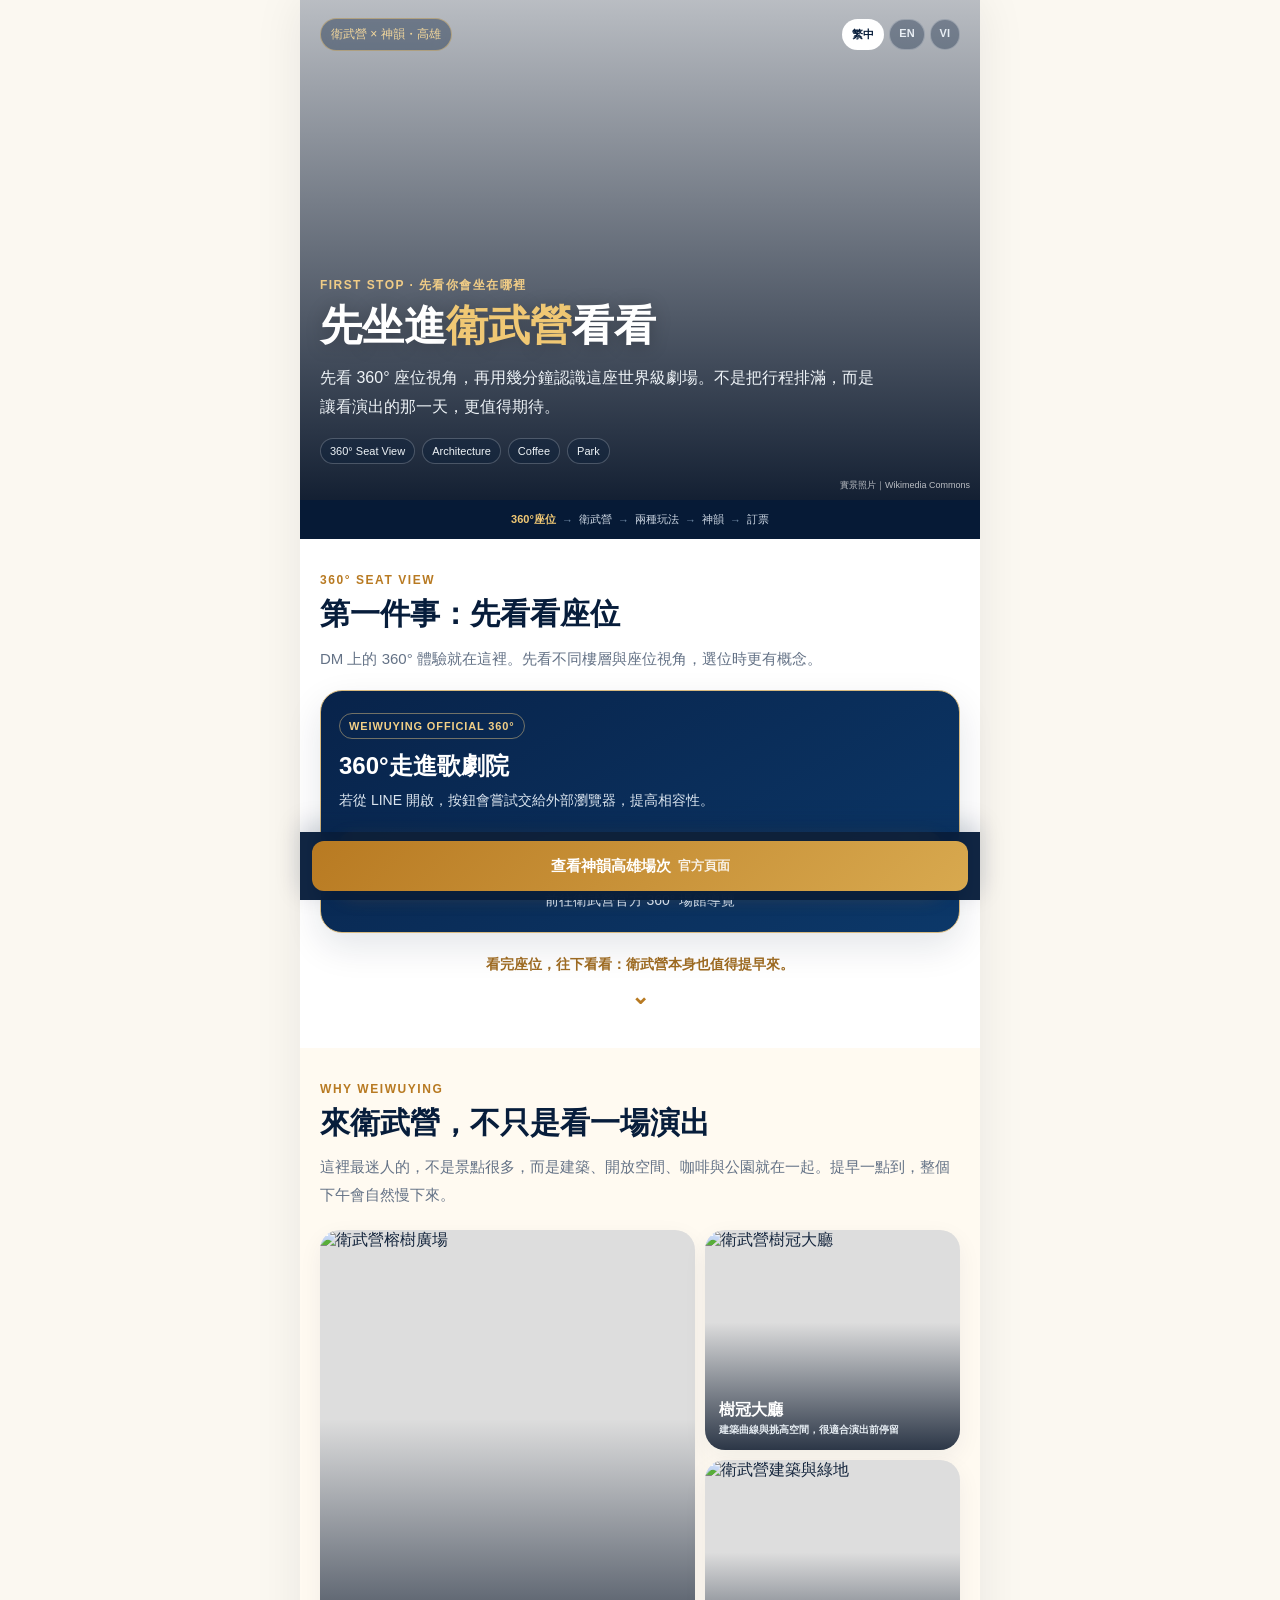
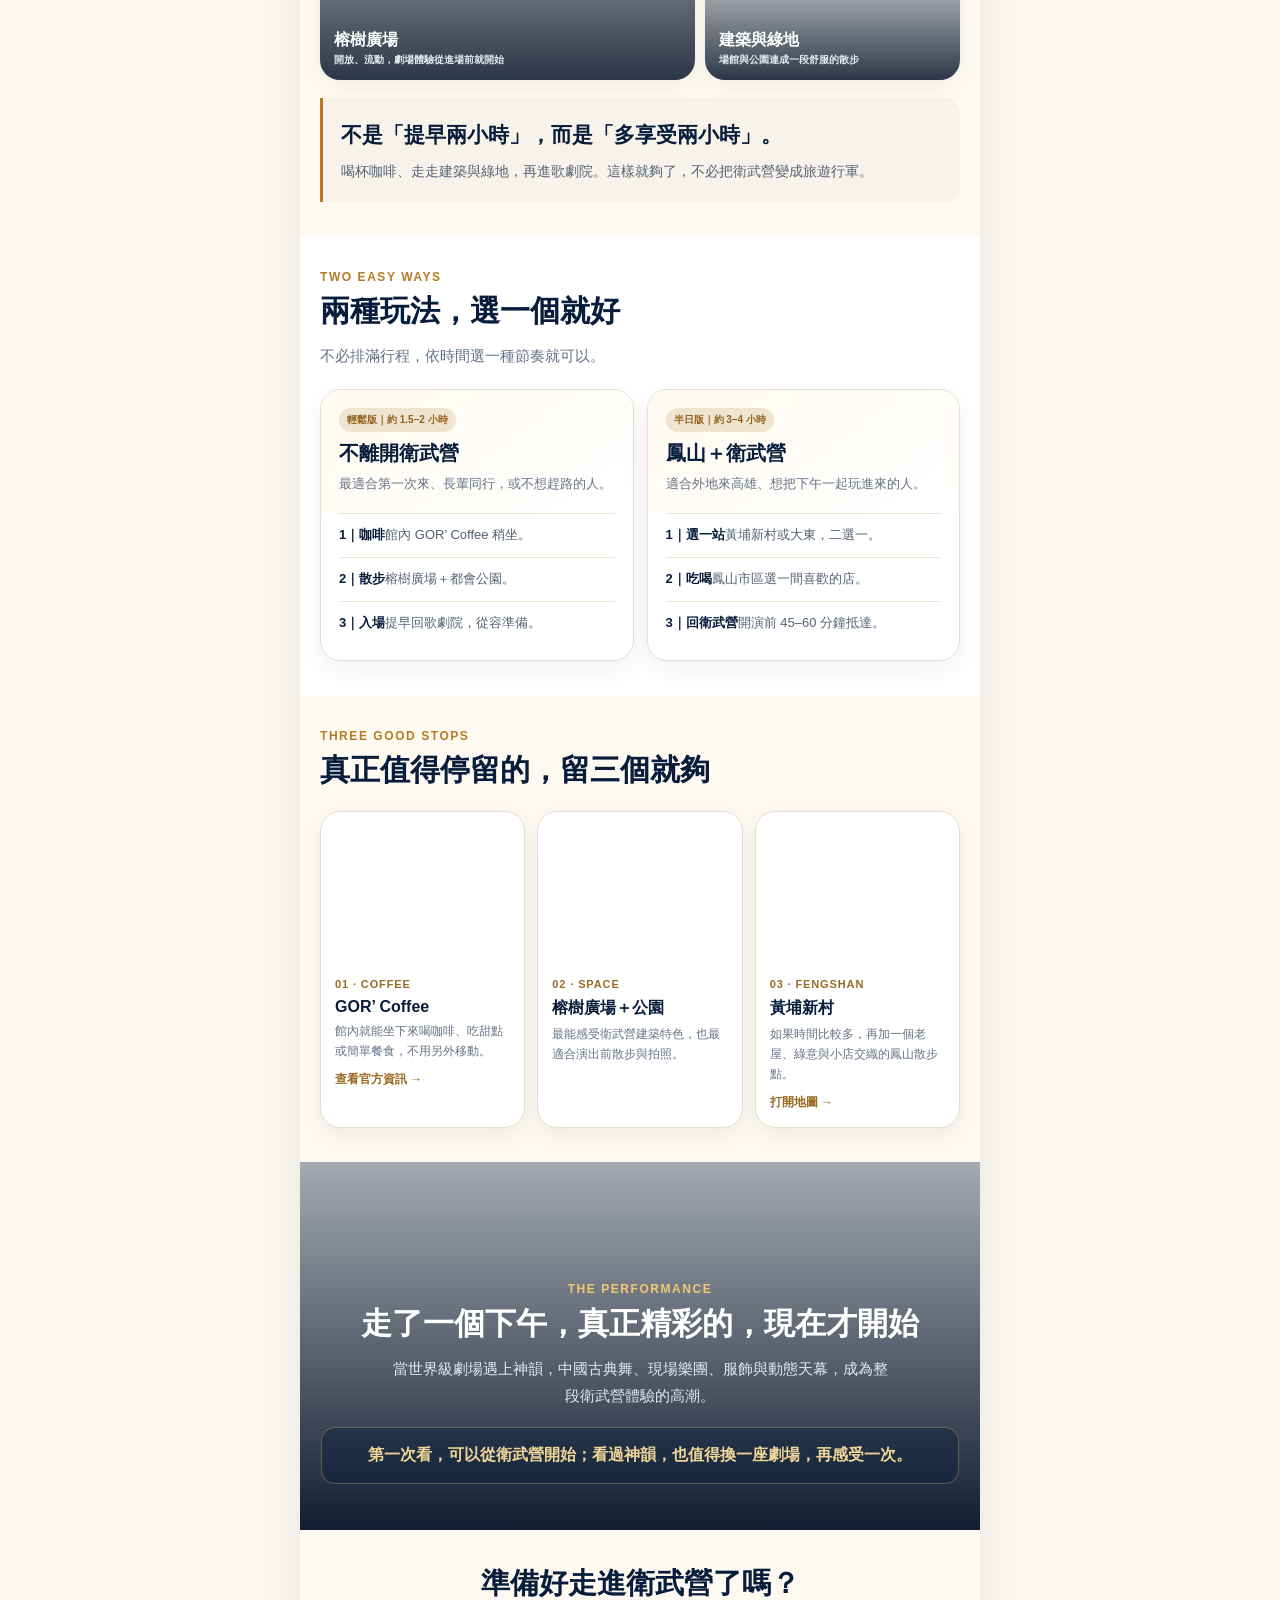
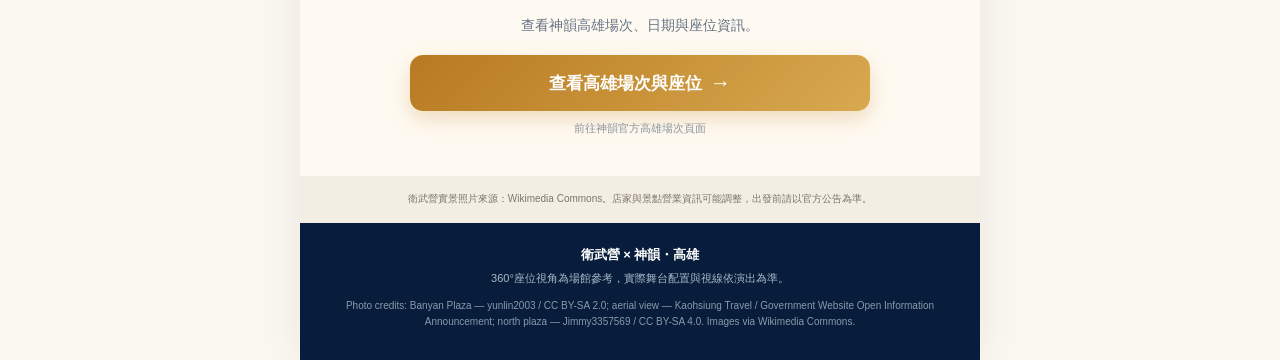
==== commit 89d69127: "Polish Chinese landing page flow and copy" ====
--- a/index.html
+++ b/index.html
@@ -4,7 +4,7 @@
 <meta charset="utf-8"><meta name="viewport" content="width=device-width,initial-scale=1,viewport-fit=cover"><meta name="theme-color" content="#071d3b">
 <meta name="description" content="先用360°預覽衛武營歌劇院座位，再用真實照片認識衛武營、咖啡與周邊半日玩法，最後查看神韻高雄場次。">
 <title>衛武營 × 神韻｜不只是看一場演出</title>
-<link rel="stylesheet" href="./style.css?v=20260826-1"><link rel="alternate" hreflang="zh-Hant" href="https://socialimpactlab0.github.io/weiwuying360/"><link rel="alternate" hreflang="en" href="https://socialimpactlab0.github.io/weiwuying360/en/"><link rel="alternate" hreflang="vi" href="https://socialimpactlab0.github.io/weiwuying360/vi/">
+<link rel="stylesheet" href="./style.css?v=20260826-2"><link rel="alternate" hreflang="zh-Hant" href="https://socialimpactlab0.github.io/weiwuying360/"><link rel="alternate" hreflang="en" href="https://socialimpactlab0.github.io/weiwuying360/en/"><link rel="alternate" hreflang="vi" href="https://socialimpactlab0.github.io/weiwuying360/vi/">
 </head>
 <body><main class="page">
 <header class="hero" style="background-image:url('https://commons.wikimedia.org/wiki/Special:Redirect/file/National_Kaohsiung_Center_for_the_Arts.JPG?width=1600')">
@@ -17,10 +17,10 @@
 
 <section class="section alt reveal" id="experience"><div class="kicker">WHY WEIWUYING</div><h2>來衛武營，不只是看一場演出</h2><p class="intro">這裡最迷人的，不是景點很多，而是建築、開放空間、咖啡與公園就在一起。提早一點到，整個下午會自然慢下來。</p><div class="photoDeck"><div class="photoCard main"><img loading="lazy" src="https://commons.wikimedia.org/wiki/Special:Redirect/file/%E6%A6%95%E6%A8%B9%E5%BB%A3%E5%A0%B4%20Banyan%20Plaza%20%2846087020144%29.jpg?width=1400" alt="衛武營榕樹廣場"><b>榕樹廣場<small>開放、流動，劇場體驗從進場前就開始</small></b></div><div class="photoCard"><img loading="lazy" src="https://commons.wikimedia.org/wiki/Special:Redirect/file/%E6%A8%B9%E5%86%A0%E5%A4%A7%E5%BB%B3%20Crown%20Hall%20%2845897024385%29.jpg?width=1200" alt="衛武營樹冠大廳"><b>樹冠大廳<small>建築曲線與挑高空間，很適合演出前停留</small></b></div><div class="photoCard"><img loading="lazy" src="https://commons.wikimedia.org/wiki/Special:Redirect/file/Wei-Wu-Ying_Center_for_the_Arts_01.jpg?width=1200" alt="衛武營建築與綠地"><b>建築與綠地<small>場館與公園連成一段舒服的散步</small></b></div></div><div class="quoteBlock"><b>不是「提早兩小時」，而是「多享受兩小時」。</b>喝杯咖啡、走走建築與綠地，再進歌劇院。這樣就夠了，不必把衛武營變成旅遊行軍。</div></section>
 
-<section class="section reveal" id="routes"><div class="kicker">TWO EASY WAYS</div><h2>只留兩種玩法，選一個就好</h2><p class="intro">如果只是為了讓演出日更舒服，越簡單越好。</p><div class="routeGrid"><article class="routeCard"><div class="routeTop"><span class="tag">輕鬆版｜約 1.5–2 小時</span><h3>不離開衛武營</h3><p>最適合第一次來、長輩同行，或不想趕路的人。</p></div><ul class="routeList"><li><b>1｜喝一杯</b><br>館內 GOR’ Coffee 坐一下。</li><li><b>2｜走一走</b><br>榕樹廣場、建築與都會公園。</li><li><b>3｜準備入場</b><br>提前回到歌劇院，讓心情慢慢進入演出。</li></ul></article><article class="routeCard"><div class="routeTop"><span class="tag">半日版｜約 3–4 小時</span><h3>鳳山＋衛武營</h3><p>適合外地來高雄、想把下午一起玩進來的人。</p></div><ul class="routeList"><li><b>1｜黃埔新村或大東</b><br>選一個就好，不必兩個都去。</li><li><b>2｜吃點鳳山味</b><br>依當天營業狀況，在鳳山市區找一餐或一杯咖啡。</li><li><b>3｜回到衛武營</b><br>建議至少開演前 45–60 分鐘回到場館。</li></ul></article></div></section>
+<section class="section reveal" id="routes"><div class="kicker">TWO EASY WAYS</div><h2>兩種玩法，選一個就好</h2><p class="intro">不必排滿行程，依時間選一種節奏就可以。</p><div class="routeGrid"><article class="routeCard"><div class="routeTop"><span class="tag">輕鬆版｜約 1.5–2 小時</span><h3>不離開衛武營</h3><p>最適合第一次來、長輩同行，或不想趕路的人。</p></div><ul class="routeList"><li><b>1｜咖啡</b><span>館內 GOR’ Coffee 稍坐。</span></li><li><b>2｜散步</b><span>榕樹廣場＋都會公園。</span></li><li><b>3｜入場</b><span>提早回歌劇院，從容準備。</span></li></ul></article><article class="routeCard"><div class="routeTop"><span class="tag">半日版｜約 3–4 小時</span><h3>鳳山＋衛武營</h3><p>適合外地來高雄、想把下午一起玩進來的人。</p></div><ul class="routeList"><li><b>1｜選一站</b><span>黃埔新村或大東，二選一。</span></li><li><b>2｜吃喝</b><span>鳳山市區選一間喜歡的店。</span></li><li><b>3｜回衛武營</b><span>開演前 45–60 分鐘抵達。</span></li></ul></article></div></section>
 
 <section class="section alt reveal" id="highlights"><div class="kicker">THREE GOOD STOPS</div><h2>真正值得停留的，留三個就夠</h2><div class="highlightGrid"><article class="highlightCard"><div class="num">01 · COFFEE</div><h3>GOR’ Coffee</h3><p>館內就能坐下來喝咖啡、吃甜點或簡單餐食，不用另外移動。</p><a href="https://www.gorcoffee.com/" target="_blank" rel="noopener">查看官方資訊 →</a></article><article class="highlightCard"><div class="num">02 · SPACE</div><h3>榕樹廣場＋公園</h3><p>最能感受衛武營建築特色，也最適合演出前散步與拍照。</p></article><article class="highlightCard"><div class="num">03 · FENGSHAN</div><h3>黃埔新村</h3><p>如果時間比較多，再加一個老屋、綠意與小店交織的鳳山散步點。</p><a href="https://www.google.com/maps/search/?api=1&query=%E9%BB%83%E5%9F%94%E6%96%B0%E6%9D%91" target="_blank" rel="noopener">打開地圖 →</a></article></div></section>
 
-<section class="transition" id="shenyun" style="background-image:url('https://commons.wikimedia.org/wiki/Special:Redirect/file/National_Kaohsiung_Center_for_the_Arts.JPG?width=1600')"><div class="kicker">THE PERFORMANCE</div><h2>一個下午，最後留給一場值得記住的演出</h2><p>當世界級劇場遇上神韻，中國古典舞、現場樂團、服飾與動態天幕，成為整段衛武營體驗的高潮。</p><div class="bridge">第一次看，可以從衛武營開始；看過神韻，也值得換一座劇場，再感受一次。</div></section>
+<section class="transition" id="shenyun" style="background-image:url('https://commons.wikimedia.org/wiki/Special:Redirect/file/National_Kaohsiung_Center_for_the_Arts.JPG?width=1600')"><div class="kicker">THE PERFORMANCE</div><h2>走了一個下午，真正精彩的，現在才開始</h2><p>當世界級劇場遇上神韻，中國古典舞、現場樂團、服飾與動態天幕，成為整段衛武營體驗的高潮。</p><div class="bridge">第一次看，可以從衛武營開始；看過神韻，也值得換一座劇場，再感受一次。</div></section>
 <section class="ticket" id="ticket"><h2>準備好走進衛武營了嗎？</h2><p>查看神韻高雄場次、日期與座位資訊。</p><a data-ticket class="cta" href="https://zh-tw.shenyun.com/kaohsiung/city/kaohsiung?_tuid=caee55e3-a050-41f0-a21d-dd3dc3456a68" target="_blank" rel="noopener">查看高雄場次與座位</a><div class="official">前往神韻官方高雄場次頁面</div></section>
-<div class="sourceNote">衛武營實景照片來源：Wikimedia Commons。店家與景點營業資訊可能調整，出發前請以官方公告為準。</div><footer class="footer"><strong>衛武營 × 神韻・高雄</strong>360°座位視角為場館參考，實際舞台配置與視線依演出為準。</footer></main><div id="sticky" class="sticky"><a data-ticket href="https://zh-tw.shenyun.com/kaohsiung/city/kaohsiung?_tuid=caee55e3-a050-41f0-a21d-dd3dc3456a68" target="_blank" rel="noopener">查看神韻高雄場次 <small>官方頁面</small></a></div><script src="./app.js?v=20260826-1"></script></body></html>+<div class="sourceNote">衛武營實景照片來源：Wikimedia Commons。店家與景點營業資訊可能調整，出發前請以官方公告為準。</div><footer class="footer"><strong>衛武營 × 神韻・高雄</strong>360°座位視角為場館參考，實際舞台配置與視線依演出為準。</footer></main><div id="sticky" class="sticky"><a data-ticket href="https://zh-tw.shenyun.com/kaohsiung/city/kaohsiung?_tuid=caee55e3-a050-41f0-a21d-dd3dc3456a68" target="_blank" rel="noopener">查看神韻高雄場次 <small>官方頁面</small></a></div><script src="./app.js?v=20260826-2"></script></body></html>
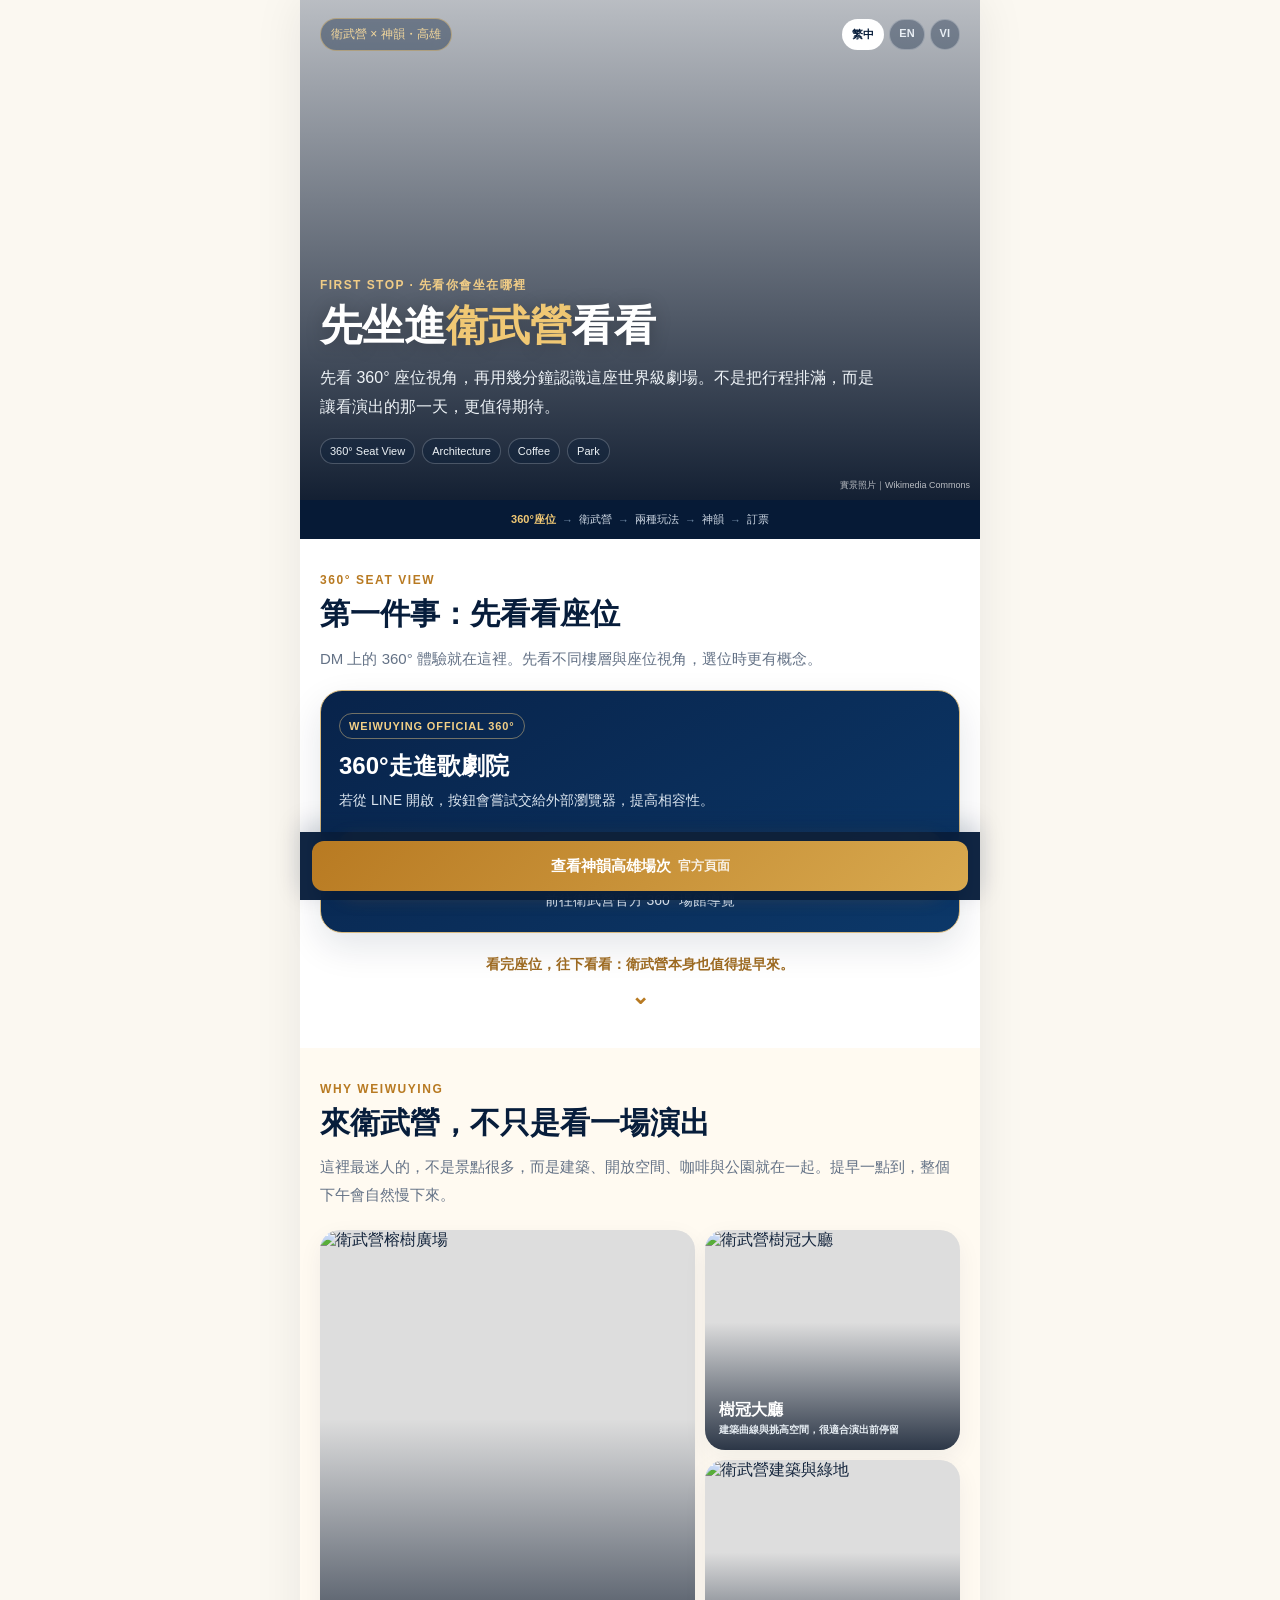
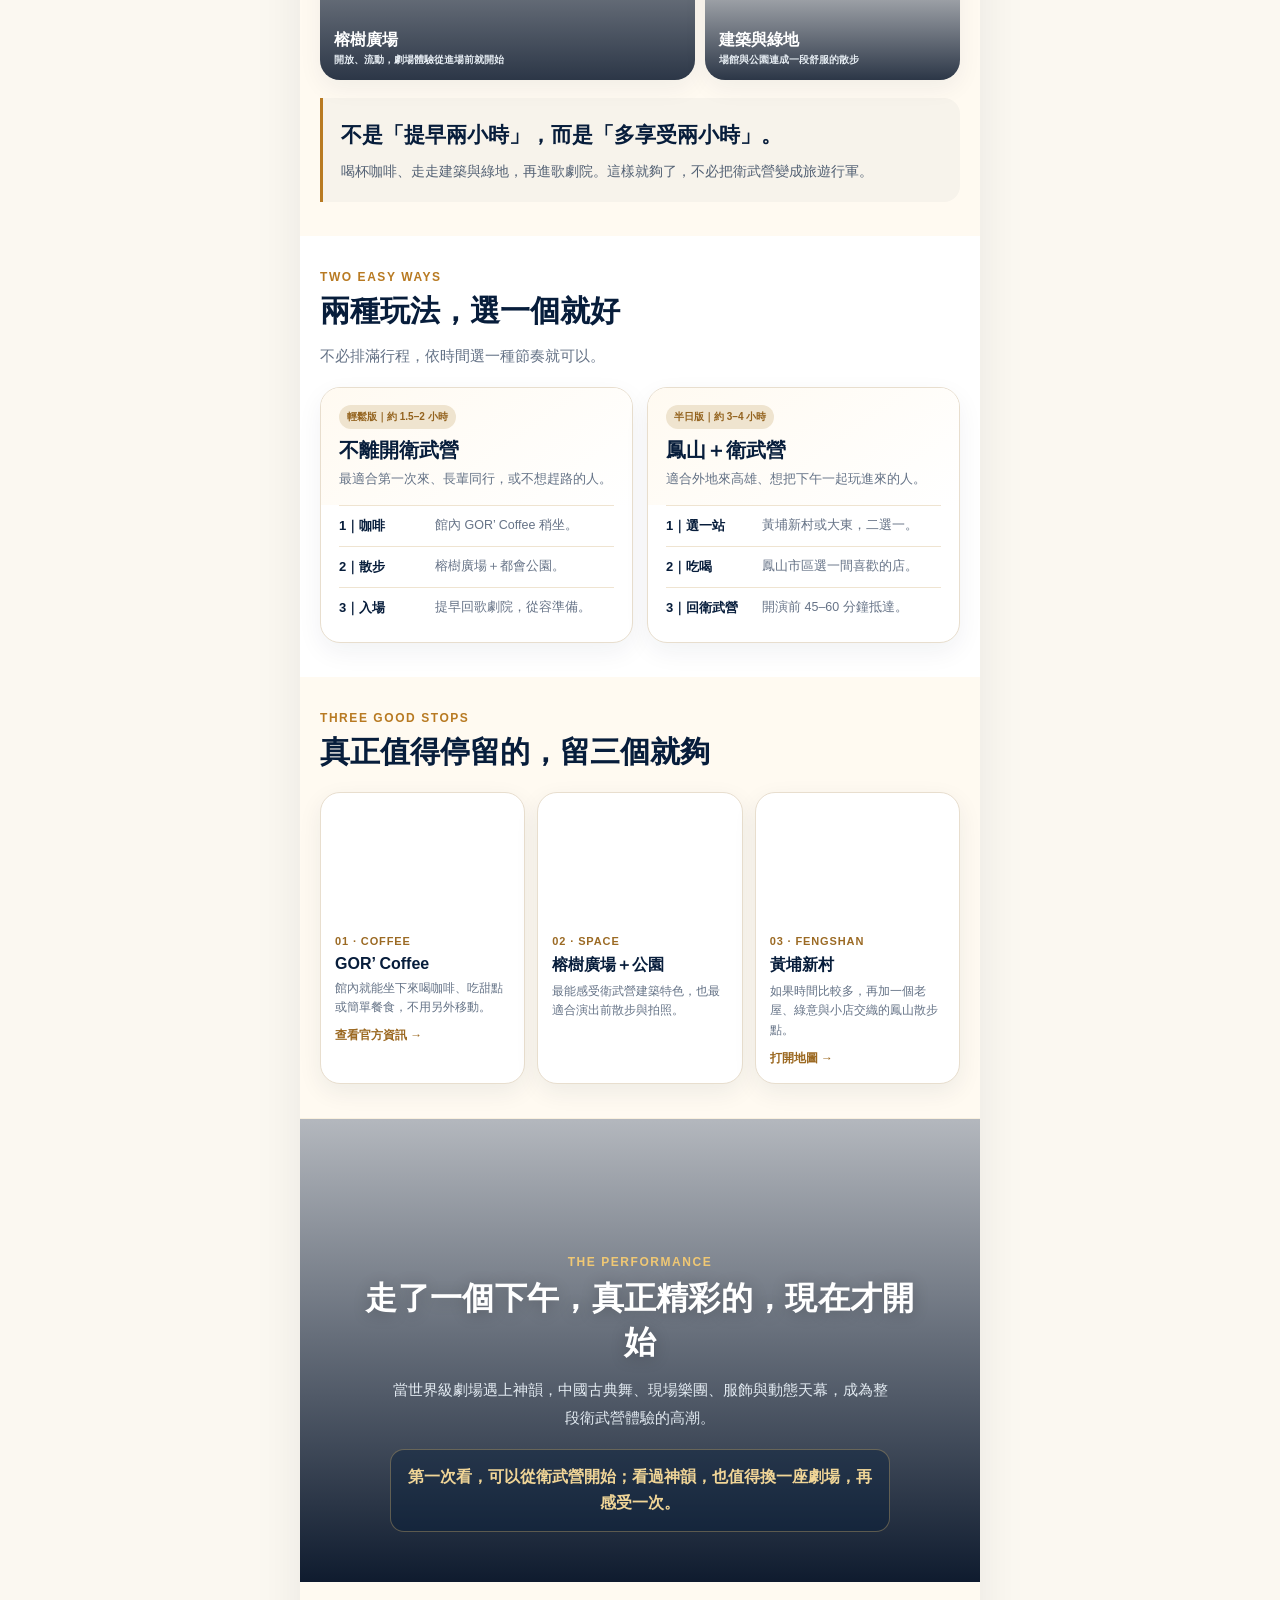
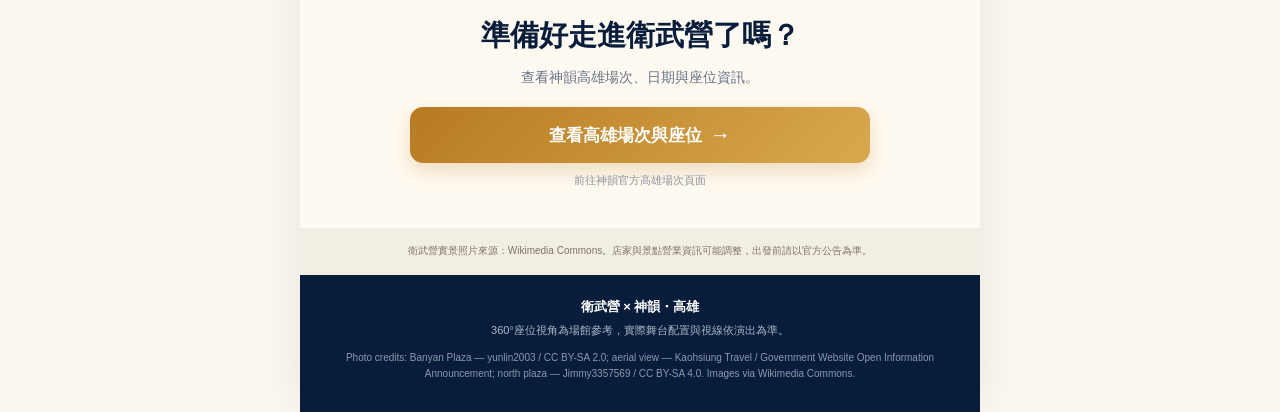
==== commit 0128107f: "Bump asset version for LINE text-scale fix" ====
--- a/index.html
+++ b/index.html
@@ -4,7 +4,7 @@
 <meta charset="utf-8"><meta name="viewport" content="width=device-width,initial-scale=1,viewport-fit=cover"><meta name="theme-color" content="#071d3b">
 <meta name="description" content="先用360°預覽衛武營歌劇院座位，再用真實照片認識衛武營、咖啡與周邊半日玩法，最後查看神韻高雄場次。">
 <title>衛武營 × 神韻｜不只是看一場演出</title>
-<link rel="stylesheet" href="./style.css?v=20260826-2"><link rel="alternate" hreflang="zh-Hant" href="https://socialimpactlab0.github.io/weiwuying360/"><link rel="alternate" hreflang="en" href="https://socialimpactlab0.github.io/weiwuying360/en/"><link rel="alternate" hreflang="vi" href="https://socialimpactlab0.github.io/weiwuying360/vi/">
+<link rel="stylesheet" href="./style.css?v=20260826-3"><link rel="alternate" hreflang="zh-Hant" href="https://socialimpactlab0.github.io/weiwuying360/"><link rel="alternate" hreflang="en" href="https://socialimpactlab0.github.io/weiwuying360/en/"><link rel="alternate" hreflang="vi" href="https://socialimpactlab0.github.io/weiwuying360/vi/">
 </head>
 <body><main class="page">
 <header class="hero" style="background-image:url('https://commons.wikimedia.org/wiki/Special:Redirect/file/National_Kaohsiung_Center_for_the_Arts.JPG?width=1600')">
--- a/style.css
+++ b/style.css
@@ -1 +1 @@
-:root{--navy:#071d3b;--navy2:#12365f;--gold:#b87a22;--gold2:#e7c47d;--cream:#fbf8f1;--ink:#14253d;--muted:#647286;--line:#e8dece;--white:#fff;--shadow:0 14px 36px rgba(7,29,59,.11)}*{box-sizing:border-box}html{scroll-behavior:smooth;background:var(--cream)}body{margin:0;color:var(--ink);background:var(--cream);font-family:-apple-system,BlinkMacSystemFont,"Segoe UI","Noto Sans TC","Noto Sans",Arial,sans-serif}a{color:inherit}.page{max-width:680px;margin:0 auto;min-height:100vh;background:#fff;box-shadow:0 0 46px rgba(3,20,42,.08)}.hero{position:relative;min-height:500px;padding:18px 20px 36px;color:#fff;background-size:cover;background-position:center;display:flex;flex-direction:column;justify-content:flex-end;overflow:hidden}.hero:before{content:"";position:absolute;inset:0;background:linear-gradient(180deg,rgba(5,18,38,.28),rgba(5,18,38,.94))}.hero>*{position:relative;z-index:2}.topbar{position:absolute;left:20px;right:20px;top:18px;display:flex;align-items:center;justify-content:space-between;gap:10px}.brand{font-size:12px;color:#f3d79c;border:1px solid rgba(231,196,125,.55);padding:7px 10px;border-radius:999px;background:rgba(7,29,59,.4);backdrop-filter:blur(8px);white-space:nowrap}.langnav{display:flex;gap:5px}.langnav a{font-size:11px;font-weight:800;text-decoration:none;color:#e8eef4;border:1px solid rgba(255,255,255,.28);border-radius:999px;padding:7px 9px;background:rgba(7,29,59,.36)}.langnav a.active{background:#fff;color:var(--navy)}.eyebrow{color:#f0cc86;font-size:12px;font-weight:900;letter-spacing:.12em}.hero h1{font-family:"Noto Serif TC",Georgia,serif;font-size:42px;line-height:1.17;margin:8px 0 12px;text-shadow:0 2px 18px rgba(0,0,0,.25)}.gold{color:#f0c874}.heroLead{margin:0;max-width:560px;color:#eef3f7;font-size:16px;line-height:1.82}.promise{display:flex;gap:7px;flex-wrap:wrap;margin-top:17px}.promise span{font-size:11px;padding:6px 9px;border:1px solid rgba(255,255,255,.22);border-radius:999px;background:rgba(7,29,59,.35);color:#edf2f6}.photoCredit{position:absolute;right:10px;bottom:8px;font-size:9px;color:rgba(255,255,255,.7)}.flow{display:flex;align-items:center;justify-content:center;gap:6px;padding:12px 8px;background:#061a36;color:#cfd9e5;font-size:11px;white-space:nowrap;overflow:hidden}.flow b{color:#f0c874}.flow i{font-style:normal;color:#6f88a4}.section{padding:34px 20px}.section.alt{background:#fffaf1}.kicker{font-size:12px;letter-spacing:.13em;color:var(--gold);font-weight:900;margin-bottom:7px}.section h2,.transition h2,.ticket h2{font-family:"Noto Serif TC",Georgia,serif}.section h2{margin:0 0 10px;color:var(--navy);font-size:30px;line-height:1.35}.intro{margin:0;color:var(--muted);font-size:15px;line-height:1.82}.tourCard{margin-top:18px;border:1px solid #d8ba80;border-radius:22px;overflow:hidden;background:linear-gradient(150deg,#08234a,#0c3869);color:#fff;box-shadow:var(--shadow)}.tourTop{padding:22px 18px 10px}.tourBadge{display:inline-block;font-size:11px;font-weight:900;letter-spacing:.08em;color:#f2cf86;border:1px solid rgba(242,207,134,.45);border-radius:999px;padding:6px 9px}.tourCard h3{font-size:24px;margin:11px 0 6px}.tourCard p{margin:0;color:#dce6f0;font-size:14px;line-height:1.72}.tourActions{padding:10px 18px 20px}.cta{display:flex;align-items:center;justify-content:center;gap:8px;width:100%;min-height:56px;border:0;border-radius:13px;padding:14px 15px;background:linear-gradient(135deg,#b87a22,#d8a94f);color:#fff;text-decoration:none;font-size:17px;font-weight:900;box-shadow:0 8px 20px rgba(184,122,34,.24)}.cta:after{content:"→";font-size:21px}.micro{text-align:center;margin:10px 0 0;color:#cbd6e2;font-size:12px;line-height:1.55}.lineBox{display:none;margin:0 18px 20px;padding:15px;border-radius:14px;background:#fff5df;border:1px solid #ecd09d;color:#5f4c2e}.lineBox strong{display:block;color:var(--navy);font-size:15px;margin-bottom:5px}.lineBox p{margin:0 0 10px;font-size:13px;line-height:1.6}.copyBtn{width:100%;min-height:44px;border:1px solid #c9a25e;border-radius:11px;background:#fff;color:var(--navy);font-weight:800}.copyMsg{min-height:18px;text-align:center;font-size:12px;margin:6px 0 0;color:#6b604e}.continue{display:block;margin-top:21px;text-align:center;text-decoration:none;color:#9c6a22;font-weight:800;font-size:14px;line-height:1.55}.continue span{display:block;margin-top:4px;color:var(--gold);font-size:22px}.photoDeck{display:grid;grid-template-columns:1.25fr .85fr;grid-template-rows:220px 220px;gap:10px;margin-top:22px}.photoCard{position:relative;overflow:hidden;border-radius:20px;background:#ddd;box-shadow:0 8px 24px rgba(14,40,70,.06)}.photoCard.main{grid-row:1/3}.photoCard img{position:absolute;inset:0;width:100%;height:100%;object-fit:cover}.photoCard:after{content:"";position:absolute;inset:0;background:linear-gradient(180deg,transparent 42%,rgba(5,18,38,.82))}.photoCard b{position:absolute;z-index:2;left:14px;right:12px;bottom:13px;color:#fff;font-size:16px;line-height:1.35}.photoCard small{display:block;font-size:10px;color:#e4ebf1;margin-top:3px;font-weight:600}.quoteBlock{margin-top:18px;padding:19px 18px;border-left:3px solid var(--gold);background:#f7f3eb;border-radius:0 16px 16px 0;color:#536174;font-size:14px;line-height:1.75}.quoteBlock b{display:block;color:var(--navy);font-family:"Noto Serif TC",Georgia,serif;font-size:21px;margin-bottom:5px}.routeGrid{display:grid;grid-template-columns:1fr 1fr;gap:13px;margin-top:20px}.routeCard{border:1px solid var(--line);border-radius:20px;background:#fff;overflow:hidden;box-shadow:0 9px 26px rgba(14,40,70,.06)}.routeCard .routeTop{padding:18px;background:linear-gradient(145deg,#fffaf1,#fff)}.routeCard .tag{display:inline-block;font-size:10px;font-weight:900;color:#93621d;background:#efe4cf;padding:5px 8px;border-radius:999px}.routeCard h3{margin:8px 0 6px;color:var(--navy);font-size:20px;line-height:1.35}.routeCard p{margin:0;color:var(--muted);font-size:13px;line-height:1.7}.routeList{padding:0 18px 16px;margin:0;list-style:none}.routeList li{padding:11px 0;border-top:1px solid #efe4d1;color:#526174;font-size:13px;line-height:1.6}.routeList b{color:var(--navy)}.highlightGrid{display:grid;grid-template-columns:repeat(3,1fr);gap:12px;margin-top:20px}.highlightCard{border:1px solid var(--line);border-radius:20px;background:#fff;padding:0 0 16px;overflow:hidden;box-shadow:0 8px 24px rgba(14,40,70,.07);transition:transform .2s ease,box-shadow .2s ease}.highlightCard:hover{transform:translateY(-2px);box-shadow:0 12px 28px rgba(14,40,70,.10)}.highlightCard:before{content:"";display:block;width:100%;aspect-ratio:4/3;background-size:cover;background-position:center}.highlightCard:nth-child(1):before{background-image:url('https://www.gorcoffee.com/img/wewuying.jpg')}.highlightCard:nth-child(2):before{background-image:url('https://commons.wikimedia.org/wiki/Special:Redirect/file/%E6%A6%95%E6%A8%B9%E5%BB%A3%E5%A0%B4%20Banyan%20Plaza%20%2846087020144%29.jpg?width=900')}.highlightCard:nth-child(3):before{background-image:url('https://commons.wikimedia.org/wiki/Special:Redirect/file/%E9%B3%B3%E5%B1%B1%E9%BB%83%E5%9F%94%E6%96%B0%E6%9D%91.jpg?width=900')}.highlightCard .num{display:block;margin:14px 14px 0;font-size:11px;font-weight:900;color:#9b6a24;letter-spacing:.08em}.highlightCard h3{margin:8px 14px 6px;color:var(--navy);font-size:16px}.highlightCard p{margin:0 14px;color:var(--muted);font-size:12px;line-height:1.65}.highlightCard a{display:inline-block;margin:9px 14px 0;color:#9b6820;text-decoration:none;font-size:12px;font-weight:900}.transition{position:relative;padding:120px 21px 46px;text-align:center;color:#fff;background-size:cover;background-position:center;overflow:hidden}.transition:before{content:"";position:absolute;inset:0;background:linear-gradient(180deg,rgba(5,18,38,.36),rgba(5,18,38,.95))}.transition>*{position:relative;z-index:2}.transition .kicker{color:#f0c874}.transition h2{margin:0 0 10px;color:#fff;font-size:31px;line-height:1.35}.transition p{margin:0 auto;max-width:500px;color:#e2eaf1;font-size:15px;line-height:1.82}.bridge{margin:18px auto 0;padding:14px;border:1px solid rgba(226,189,114,.35);border-radius:14px;color:#f0d597;background:rgba(7,29,59,.42);font-weight:800;line-height:1.65}.ticket{padding:34px 20px 40px;background:#fffaf1;text-align:center}.ticket h2{margin:0 0 9px;color:var(--navy);font-size:29px}.ticket p{margin:0 0 18px;color:var(--muted);font-size:14px;line-height:1.78}.ticket .cta{max-width:460px;margin:0 auto}.official{margin-top:10px;color:#8b94a0;font-size:11px}.sourceNote{padding:15px 18px;background:#f3eee4;color:#7d7469;font-size:10px;line-height:1.65;text-align:center}.footer{padding:21px 18px 30px;text-align:center;background:#071d3b;color:#aab9c8;font-size:11px;line-height:1.7}.footer strong{display:block;color:#fff;font-size:13px;margin-bottom:3px}.sticky{position:fixed;z-index:20;left:50%;bottom:0;transform:translate(-50%,120%);opacity:0;width:min(680px,100%);padding:9px 12px calc(9px + env(safe-area-inset-bottom));background:rgba(7,29,59,.96);backdrop-filter:blur(10px);box-shadow:0 -8px 24px rgba(7,29,59,.18);transition:.35s;pointer-events:none}.sticky.show{transform:translate(-50%,0);opacity:1;pointer-events:auto}.sticky a{display:flex;align-items:center;justify-content:center;min-height:50px;border-radius:12px;background:linear-gradient(135deg,#b87a22,#d8a94f);color:#fff;text-decoration:none;font-size:15px;font-weight:900}.sticky small{font-weight:600;opacity:.88;margin-left:7px}.reveal{opacity:0;transform:translateY(14px);transition:opacity .55s ease,transform .55s ease}.reveal.seen{opacity:1;transform:none}@media(max-width:520px){.hero{min-height:480px}.hero h1{font-size:35px}.section h2{font-size:27px}.transition h2{font-size:28px}.flow{font-size:10px;gap:4px}.brand{font-size:10px}.langnav a{font-size:10px;padding:6px 8px}.photoDeck{grid-template-columns:1fr;grid-template-rows:250px 175px 175px}.photoCard.main{grid-row:auto}.routeGrid{grid-template-columns:1fr}.highlightGrid{grid-template-columns:1fr}.highlightCard:before{aspect-ratio:16/9}.sticky a{font-size:14px}}+:root{--navy:#071d3b;--navy2:#12365f;--gold:#b87a22;--gold2:#e7c47d;--cream:#fbf8f1;--ink:#14253d;--muted:#647286;--line:#e8dece;--white:#fff;--shadow:0 14px 36px rgba(7,29,59,.11)}*{box-sizing:border-box}html{scroll-behavior:smooth;background:var(--cream);-webkit-text-size-adjust:100%;text-size-adjust:100%}body{margin:0;color:var(--ink);background:var(--cream);font-family:-apple-system,BlinkMacSystemFont,"Segoe UI","Noto Sans TC","Noto Sans",Arial,sans-serif;-webkit-text-size-adjust:100%;text-size-adjust:100%}a{color:inherit}.page{max-width:680px;margin:0 auto;min-height:100vh;background:#fff;box-shadow:0 0 46px rgba(3,20,42,.08)}.hero{position:relative;min-height:500px;padding:18px 20px 36px;color:#fff;background-size:cover;background-position:center;display:flex;flex-direction:column;justify-content:flex-end;overflow:hidden}.hero:before{content:"";position:absolute;inset:0;background:linear-gradient(180deg,rgba(5,18,38,.28),rgba(5,18,38,.94))}.hero>*{position:relative;z-index:2}.topbar{position:absolute;left:20px;right:20px;top:18px;display:flex;align-items:center;justify-content:space-between;gap:10px}.brand{font-size:12px;color:#f3d79c;border:1px solid rgba(231,196,125,.55);padding:7px 10px;border-radius:999px;background:rgba(7,29,59,.4);backdrop-filter:blur(8px);white-space:nowrap}.langnav{display:flex;gap:5px}.langnav a{font-size:11px;font-weight:800;text-decoration:none;color:#e8eef4;border:1px solid rgba(255,255,255,.28);border-radius:999px;padding:7px 9px;background:rgba(7,29,59,.36)}.langnav a.active{background:#fff;color:var(--navy)}.eyebrow{color:#f0cc86;font-size:12px;font-weight:900;letter-spacing:.12em}.hero h1{font-family:"Noto Serif TC",Georgia,serif;font-size:42px;line-height:1.17;margin:8px 0 12px;text-shadow:0 2px 18px rgba(0,0,0,.25)}.gold{color:#f0c874}.heroLead{margin:0;max-width:560px;color:#eef3f7;font-size:16px;line-height:1.82}.promise{display:flex;gap:7px;flex-wrap:wrap;margin-top:17px}.promise span{font-size:11px;padding:6px 9px;border:1px solid rgba(255,255,255,.22);border-radius:999px;background:rgba(7,29,59,.35);color:#edf2f6}.photoCredit{position:absolute;right:10px;bottom:8px;font-size:9px;color:rgba(255,255,255,.7)}.flow{display:flex;align-items:center;justify-content:center;gap:6px;padding:12px 8px;background:#061a36;color:#cfd9e5;font-size:11px;white-space:nowrap;overflow:hidden}.flow b{color:#f0c874}.flow i{font-style:normal;color:#6f88a4}.section{padding:34px 20px}.section.alt{background:#fffaf1}.kicker{font-size:12px;letter-spacing:.13em;color:var(--gold);font-weight:900;margin-bottom:7px}.section h2,.transition h2,.ticket h2{font-family:"Noto Serif TC",Georgia,serif}.section h2{margin:0 0 10px;color:var(--navy);font-size:30px;line-height:1.35}.intro{margin:0;color:var(--muted);font-size:15px;line-height:1.82}.tourCard{margin-top:18px;border:1px solid #d8ba80;border-radius:22px;overflow:hidden;background:linear-gradient(150deg,#08234a,#0c3869);color:#fff;box-shadow:var(--shadow)}.tourTop{padding:22px 18px 10px}.tourBadge{display:inline-block;font-size:11px;font-weight:900;letter-spacing:.08em;color:#f2cf86;border:1px solid rgba(242,207,134,.45);border-radius:999px;padding:6px 9px}.tourCard h3{font-size:24px;margin:11px 0 6px}.tourCard p{margin:0;color:#dce6f0;font-size:14px;line-height:1.72}.tourActions{padding:10px 18px 20px}.cta{display:flex;align-items:center;justify-content:center;gap:8px;width:100%;min-height:56px;border:0;border-radius:13px;padding:14px 15px;background:linear-gradient(135deg,#b87a22,#d8a94f);color:#fff;text-decoration:none;font-size:17px;font-weight:900;box-shadow:0 8px 20px rgba(184,122,34,.24);transition:transform .2s ease,box-shadow .2s ease}.cta:hover{transform:translateY(-1px);box-shadow:0 10px 24px rgba(184,122,34,.3)}.cta:after{content:"→";font-size:21px}.micro{text-align:center;margin:10px 0 0;color:#cbd6e2;font-size:12px;line-height:1.55}.lineBox{display:none;margin:0 18px 20px;padding:15px;border-radius:14px;background:#fff5df;border:1px solid #ecd09d;color:#5f4c2e}.lineBox strong{display:block;color:var(--navy);font-size:15px;margin-bottom:5px}.lineBox p{margin:0 0 10px;font-size:13px;line-height:1.6}.copyBtn{width:100%;min-height:44px;border:1px solid #c9a25e;border-radius:11px;background:#fff;color:var(--navy);font-weight:800}.copyMsg{min-height:18px;text-align:center;font-size:12px;margin:6px 0 0;color:#6b604e}.continue{display:block;margin-top:21px;text-align:center;text-decoration:none;color:#9c6a22;font-weight:800;font-size:14px;line-height:1.55}.continue span{display:block;margin-top:4px;color:var(--gold);font-size:22px}.photoDeck{display:grid;grid-template-columns:1.25fr .85fr;grid-template-rows:220px 220px;gap:10px;margin-top:22px}.photoCard{position:relative;overflow:hidden;border-radius:20px;background:#ddd;box-shadow:0 8px 24px rgba(14,40,70,.06)}.photoCard.main{grid-row:1/3}.photoCard img{position:absolute;inset:0;width:100%;height:100%;object-fit:cover}.photoCard:after{content:"";position:absolute;inset:0;background:linear-gradient(180deg,transparent 42%,rgba(5,18,38,.82))}.photoCard b{position:absolute;z-index:2;left:14px;right:12px;bottom:13px;color:#fff;font-size:16px;line-height:1.35}.photoCard small{display:block;font-size:10px;color:#e4ebf1;margin-top:3px;font-weight:600}.quoteBlock{margin-top:18px;padding:19px 18px;border-left:3px solid var(--gold);background:#f7f3eb;border-radius:0 16px 16px 0;color:#536174;font-size:14px;line-height:1.75}.quoteBlock b{display:block;color:var(--navy);font-family:"Noto Serif TC",Georgia,serif;font-size:21px;margin-bottom:5px}.routeGrid{display:grid;grid-template-columns:1fr 1fr;gap:14px;margin-top:18px}.routeCard{border:1px solid var(--line);border-radius:20px;background:#fff;overflow:hidden;box-shadow:0 9px 26px rgba(14,40,70,.06)}.routeCard .routeTop{padding:17px 18px 15px;background:linear-gradient(145deg,#fffaf1,#fff)}.routeCard .tag{display:inline-block;font-size:10px;font-weight:900;color:#93621d;background:#efe4cf;padding:5px 8px;border-radius:999px}.routeCard h3{margin:8px 0 5px;color:var(--navy);font-size:20px;line-height:1.35}.routeCard p{margin:0;color:var(--muted);font-size:12.5px;line-height:1.65}.routeList{padding:0 18px 14px;margin:0;list-style:none}.routeList li{display:grid;grid-template-columns:88px 1fr;gap:8px;align-items:start;padding:10px 0;border-top:1px solid #efe4d1;color:#526174;font-size:12.5px;line-height:1.55}.routeList b{color:var(--navy);font-size:13px}.routeList span{display:block;color:#667387}.highlightGrid{display:grid;grid-template-columns:repeat(3,1fr);gap:12px;margin-top:20px}.highlightCard{border:1px solid var(--line);border-radius:20px;background:#fff;padding:0 0 16px;overflow:hidden;box-shadow:0 8px 24px rgba(14,40,70,.07);transition:transform .2s ease,box-shadow .2s ease}.highlightCard:hover{transform:translateY(-2px);box-shadow:0 12px 28px rgba(14,40,70,.10)}.highlightCard:before{content:"";display:block;width:100%;aspect-ratio:16/10;background-size:cover;background-position:center}.highlightCard:nth-child(1):before{background-image:url('https://www.gorcoffee.com/img/wewuying.jpg')}.highlightCard:nth-child(2):before{background-image:url('https://commons.wikimedia.org/wiki/Special:Redirect/file/%E6%A6%95%E6%A8%B9%E5%BB%A3%E5%A0%B4%20Banyan%20Plaza%20%2846087020144%29.jpg?width=900')}.highlightCard:nth-child(3):before{background-image:url('https://commons.wikimedia.org/wiki/Special:Redirect/file/%E9%B3%B3%E5%B1%B1%E9%BB%83%E5%9F%94%E6%96%B0%E6%9D%91.jpg?width=900')}.highlightCard .num{display:block;margin:14px 14px 0;font-size:11px;font-weight:900;color:#9b6a24;letter-spacing:.08em}.highlightCard h3{margin:8px 14px 6px;color:var(--navy);font-size:16px}.highlightCard p{margin:0 14px;color:var(--muted);font-size:12px;line-height:1.65}.highlightCard a{display:inline-block;margin:9px 14px 0;color:#9b6820;text-decoration:none;font-size:12px;font-weight:900}.transition{position:relative;padding:136px 21px 50px;text-align:center;color:#fff;background-size:cover;background-position:center 44%;overflow:hidden;border-top:1px solid rgba(231,196,125,.25)}.transition:before{content:"";position:absolute;inset:0;background:linear-gradient(180deg,rgba(5,18,38,.3),rgba(5,18,38,.96))}.transition>*{position:relative;z-index:2}.transition .kicker{color:#f0c874}.transition h2{margin:0 auto 12px;max-width:560px;color:#fff;font-size:32px;line-height:1.38;letter-spacing:.01em;text-shadow:0 2px 16px rgba(0,0,0,.24)}.transition p{margin:0 auto;max-width:500px;color:#e2eaf1;font-size:15px;line-height:1.82}.bridge{margin:18px auto 0;padding:14px;max-width:500px;border:1px solid rgba(226,189,114,.35);border-radius:14px;color:#f0d597;background:rgba(7,29,59,.42);font-weight:800;line-height:1.65}.ticket{padding:34px 20px 40px;background:#fffaf1;text-align:center}.ticket h2{margin:0 0 9px;color:var(--navy);font-size:29px}.ticket p{margin:0 0 18px;color:var(--muted);font-size:14px;line-height:1.78}.ticket .cta{max-width:460px;margin:0 auto}.official{margin-top:10px;color:#8b94a0;font-size:11px}.sourceNote{padding:15px 18px;background:#f3eee4;color:#7d7469;font-size:10px;line-height:1.65;text-align:center}.footer{padding:21px 18px 30px;text-align:center;background:#071d3b;color:#aab9c8;font-size:11px;line-height:1.7}.footer strong{display:block;color:#fff;font-size:13px;margin-bottom:3px}.sticky{position:fixed;z-index:20;left:50%;bottom:0;transform:translate(-50%,120%);opacity:0;width:min(680px,100%);padding:9px 12px calc(9px + env(safe-area-inset-bottom));background:rgba(7,29,59,.96);backdrop-filter:blur(10px);box-shadow:0 -8px 24px rgba(7,29,59,.18);transition:.35s;pointer-events:none}.sticky.show{transform:translate(-50%,0);opacity:1;pointer-events:auto}.sticky a{display:flex;align-items:center;justify-content:center;min-height:50px;border-radius:12px;background:linear-gradient(135deg,#b87a22,#d8a94f);color:#fff;text-decoration:none;font-size:15px;font-weight:900}.sticky small{font-weight:600;opacity:.88;margin-left:7px}.reveal{opacity:0;transform:translateY(14px);transition:opacity .55s ease,transform .55s ease}.reveal.seen{opacity:1;transform:none}@media(max-width:520px){.hero{min-height:480px}.hero h1{font-size:35px}.section h2{font-size:27px}.transition{padding:122px 20px 44px}.transition h2{font-size:29px}.flow{font-size:10px;gap:4px}.brand{font-size:10px}.langnav a{font-size:10px;padding:6px 8px}.photoDeck{grid-template-columns:1fr;grid-template-rows:250px 175px 175px}.photoCard.main{grid-row:auto}.routeGrid{grid-template-columns:1fr}.routeList li{grid-template-columns:82px 1fr}.highlightGrid{grid-template-columns:1fr}.highlightCard:before{aspect-ratio:16/9}.sticky a{font-size:14px}}
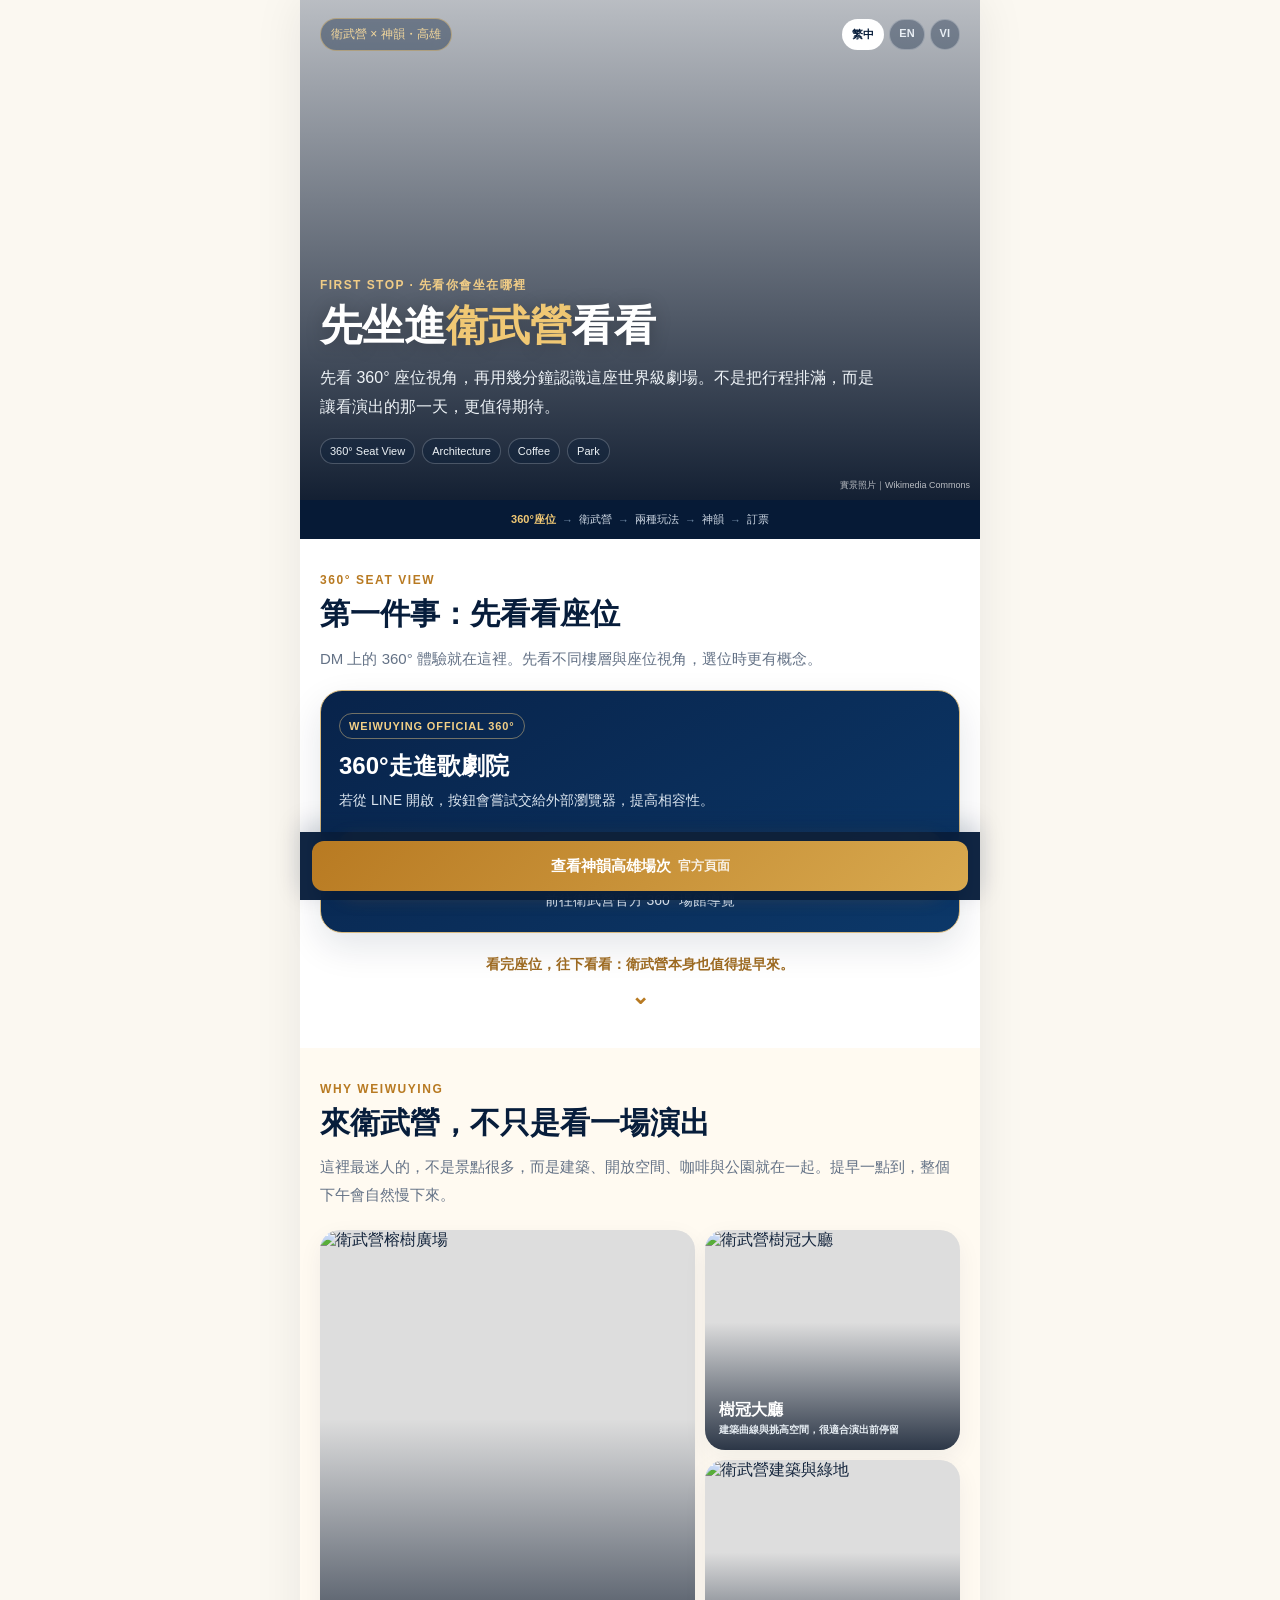
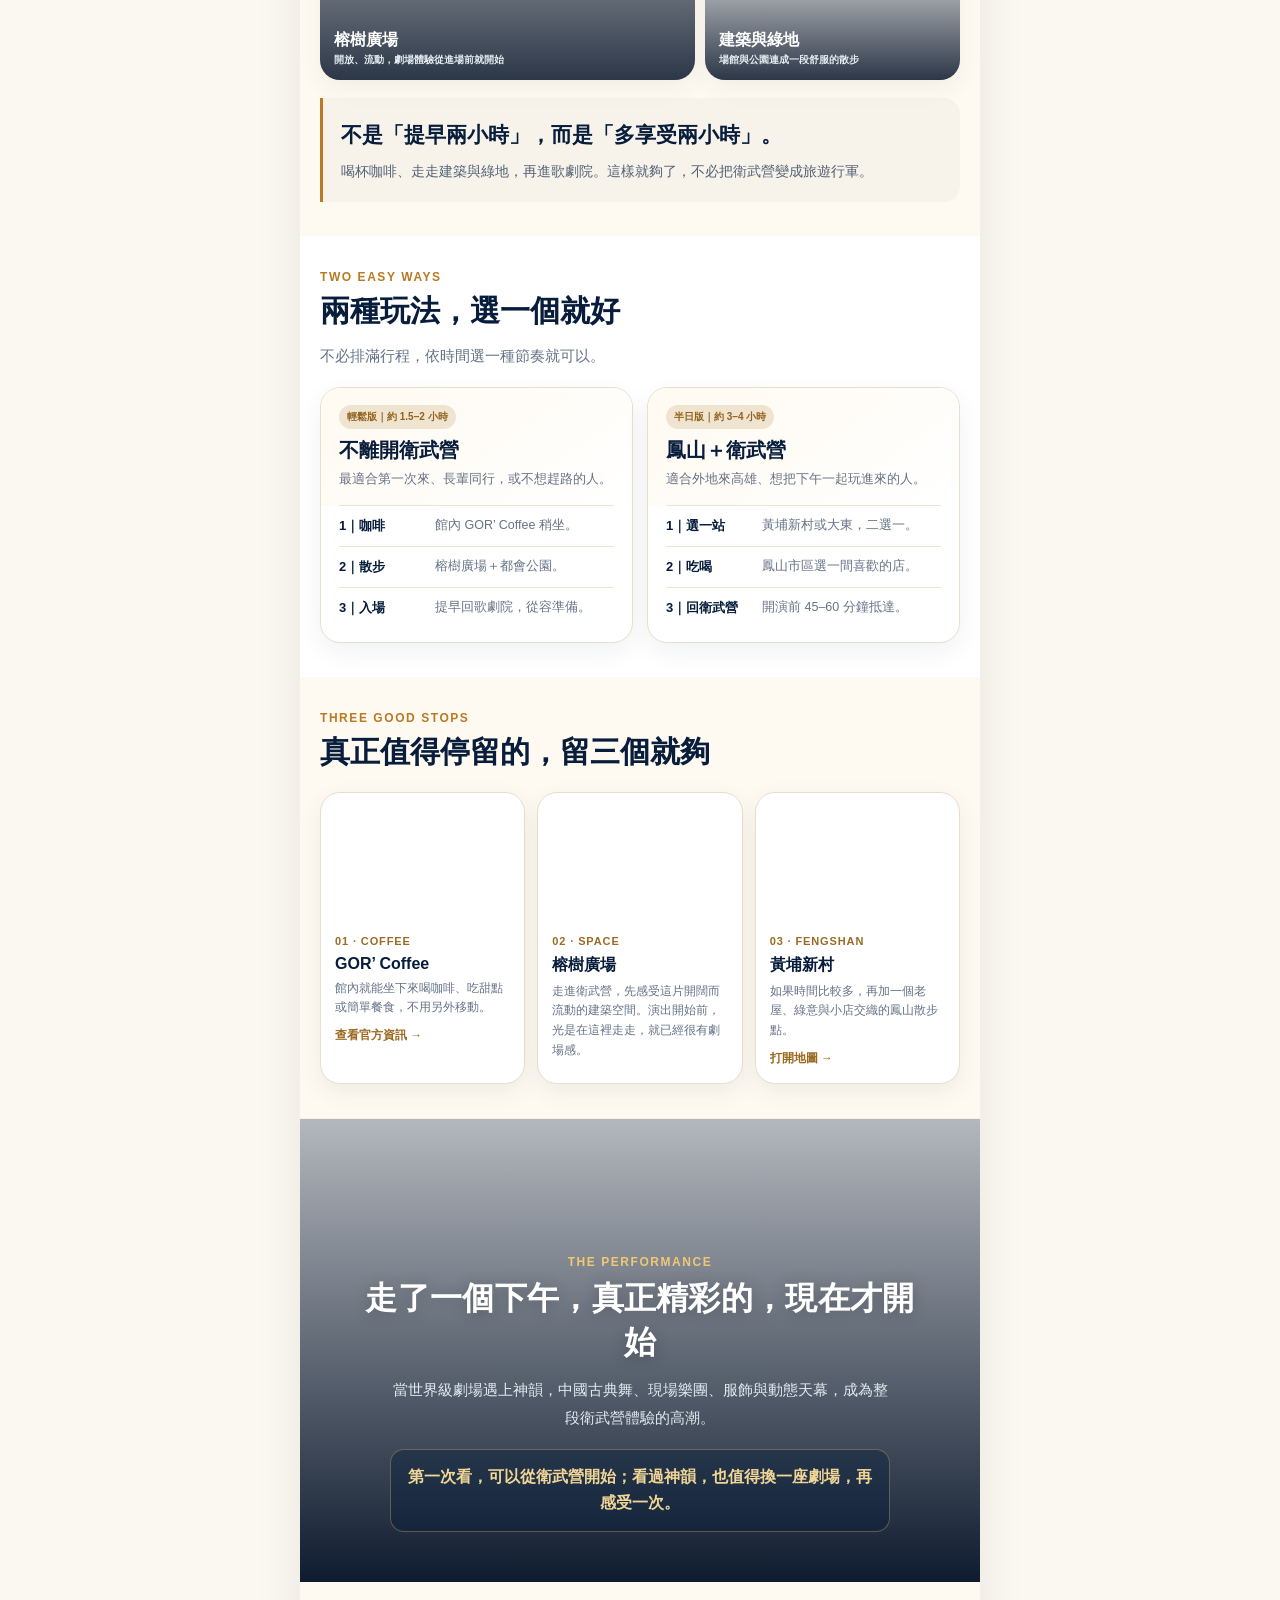
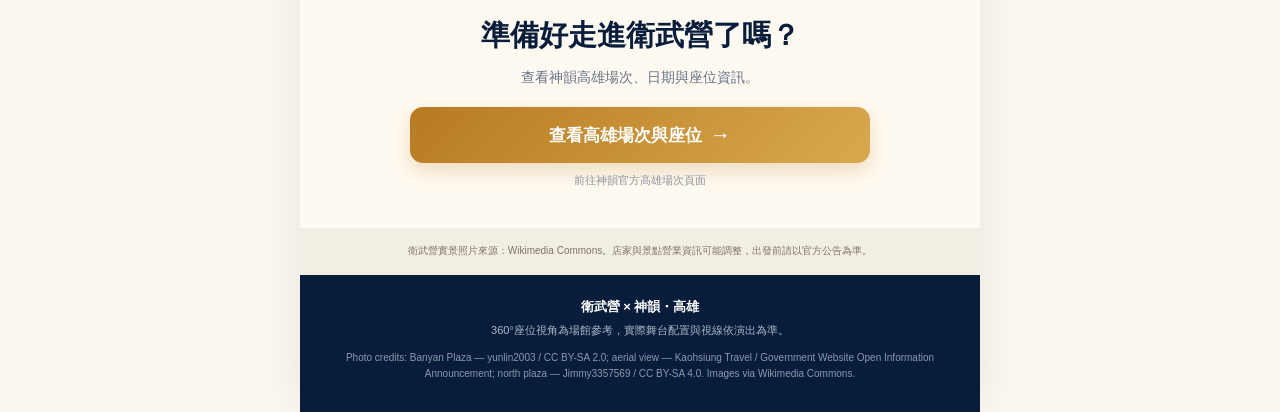
==== commit d63169a5: "Align Banyan Plaza card copy with photo" ====
--- a/index.html
+++ b/index.html
@@ -1,10 +1,10 @@
 <!doctype html>
 <html lang="zh-Hant">
 <head>
-<meta charset="utf-8"><meta name="viewport" content="width=device-width,initial-scale=1,viewport-fit=cover"><meta name="theme-color" content="#071d3b">
+<meta charset="utf-8"><meta name="viewport" content="width=device-width,initial-scale=1,viewport-fit=cover"><meta name="theme-color" content="#071d3b"><meta http-equiv="Cache-Control" content="no-cache, no-store, must-revalidate"><meta http-equiv="Pragma" content="no-cache"><meta http-equiv="Expires" content="0">
 <meta name="description" content="先用360°預覽衛武營歌劇院座位，再用真實照片認識衛武營、咖啡與周邊半日玩法，最後查看神韻高雄場次。">
 <title>衛武營 × 神韻｜不只是看一場演出</title>
-<link rel="stylesheet" href="./style.css?v=20260826-3"><link rel="alternate" hreflang="zh-Hant" href="https://socialimpactlab0.github.io/weiwuying360/"><link rel="alternate" hreflang="en" href="https://socialimpactlab0.github.io/weiwuying360/en/"><link rel="alternate" hreflang="vi" href="https://socialimpactlab0.github.io/weiwuying360/vi/">
+<link rel="stylesheet" href="./style.css?v=20260826-6"><link rel="alternate" hreflang="zh-Hant" href="https://socialimpactlab0.github.io/weiwuying360/"><link rel="alternate" hreflang="en" href="https://socialimpactlab0.github.io/weiwuying360/en/"><link rel="alternate" hreflang="vi" href="https://socialimpactlab0.github.io/weiwuying360/vi/">
 </head>
 <body><main class="page">
 <header class="hero" style="background-image:url('https://commons.wikimedia.org/wiki/Special:Redirect/file/National_Kaohsiung_Center_for_the_Arts.JPG?width=1600')">
@@ -12,15 +12,10 @@
 <div class="eyebrow">FIRST STOP · 先看你會坐在哪裡</div><h1>先坐進<span class="gold">衛武營</span>看看</h1><p class="heroLead">先看 360° 座位視角，再用幾分鐘認識這座世界級劇場。不是把行程排滿，而是讓看演出的那一天，更值得期待。</p><div class="promise"><span>360° Seat View</span><span>Architecture</span><span>Coffee</span><span>Park</span></div><div class="photoCredit">實景照片｜Wikimedia Commons</div>
 </header>
 <div class="flow"><b>360°座位</b><i>→</i> 衛武營 <i>→</i> 兩種玩法 <i>→</i> 神韻 <i>→</i> 訂票</div>
-
-<section class="section" id="tour"><div class="kicker">360° SEAT VIEW</div><h2>第一件事：先看看座位</h2><p class="intro">DM 上的 360° 體驗就在這裡。先看不同樓層與座位視角，選位時更有概念。</p><div class="tourCard"><div class="tourTop"><div class="tourBadge">WEIWUYING OFFICIAL 360°</div><h3>360°走進歌劇院</h3><p>若從 LINE 開啟，按鈕會嘗試交給外部瀏覽器，提高相容性。</p></div><div class="tourActions"><a id="tourBtn" data-tour class="cta" href="#" target="_blank" rel="noopener">立即體驗 360° 座位視角</a><p class="micro">前往衛武營官方 360° 場館導覽</p></div><div id="lineBox" class="lineBox"><strong>你目前使用 LINE 內建瀏覽器</strong><p>按 360° 後會嘗試改用 Chrome、Safari 或手機預設瀏覽器開啟。</p><button id="copyBtn" class="copyBtn" type="button">複製 360° 官方網址</button><p id="copyMsg" class="copyMsg"></p></div></div><a class="continue" href="#experience">看完座位，往下看看：衛武營本身也值得提早來。<span>⌄</span></a></section>
-
+<section class="section" id="tour"><div class="kicker">360° SEAT VIEW</div><h2>第一件事：先看看座位</h2><p class="intro">DM 上的 360° 體驗就在這裡。先看不同樓層與座位視角，選位時更有概念。</p><div class="tourCard"><div class="tourTop"><div class="tourBadge">WEIWUYING OFFICIAL 360°</div><h3>360°走進歌劇院</h3><p>若從 LINE 開啟，按鈕會嘗試交給外部瀏覽器，提高相容性。</p></div><div class="tourActions"><a id="tourBtn" data-tour class="cta" href="#" target="_blank" rel="noopener">立即體驗 360° 座位視角</a><p class="micro">前往衛武營官方 360° 場館導覽</p></div><div id="lineBox" class="lineBox"><strong>你目前使用 LINE 內建瀏覽器</strong><p>按上方 360° 按鈕會嘗試改用 Chrome、Safari 或手機預設瀏覽器開啟。</p></div></div><a class="continue" href="#experience">看完座位，往下看看：衛武營本身也值得提早來。<span>⌄</span></a></section>
 <section class="section alt reveal" id="experience"><div class="kicker">WHY WEIWUYING</div><h2>來衛武營，不只是看一場演出</h2><p class="intro">這裡最迷人的，不是景點很多，而是建築、開放空間、咖啡與公園就在一起。提早一點到，整個下午會自然慢下來。</p><div class="photoDeck"><div class="photoCard main"><img loading="lazy" src="https://commons.wikimedia.org/wiki/Special:Redirect/file/%E6%A6%95%E6%A8%B9%E5%BB%A3%E5%A0%B4%20Banyan%20Plaza%20%2846087020144%29.jpg?width=1400" alt="衛武營榕樹廣場"><b>榕樹廣場<small>開放、流動，劇場體驗從進場前就開始</small></b></div><div class="photoCard"><img loading="lazy" src="https://commons.wikimedia.org/wiki/Special:Redirect/file/%E6%A8%B9%E5%86%A0%E5%A4%A7%E5%BB%B3%20Crown%20Hall%20%2845897024385%29.jpg?width=1200" alt="衛武營樹冠大廳"><b>樹冠大廳<small>建築曲線與挑高空間，很適合演出前停留</small></b></div><div class="photoCard"><img loading="lazy" src="https://commons.wikimedia.org/wiki/Special:Redirect/file/Wei-Wu-Ying_Center_for_the_Arts_01.jpg?width=1200" alt="衛武營建築與綠地"><b>建築與綠地<small>場館與公園連成一段舒服的散步</small></b></div></div><div class="quoteBlock"><b>不是「提早兩小時」，而是「多享受兩小時」。</b>喝杯咖啡、走走建築與綠地，再進歌劇院。這樣就夠了，不必把衛武營變成旅遊行軍。</div></section>
-
 <section class="section reveal" id="routes"><div class="kicker">TWO EASY WAYS</div><h2>兩種玩法，選一個就好</h2><p class="intro">不必排滿行程，依時間選一種節奏就可以。</p><div class="routeGrid"><article class="routeCard"><div class="routeTop"><span class="tag">輕鬆版｜約 1.5–2 小時</span><h3>不離開衛武營</h3><p>最適合第一次來、長輩同行，或不想趕路的人。</p></div><ul class="routeList"><li><b>1｜咖啡</b><span>館內 GOR’ Coffee 稍坐。</span></li><li><b>2｜散步</b><span>榕樹廣場＋都會公園。</span></li><li><b>3｜入場</b><span>提早回歌劇院，從容準備。</span></li></ul></article><article class="routeCard"><div class="routeTop"><span class="tag">半日版｜約 3–4 小時</span><h3>鳳山＋衛武營</h3><p>適合外地來高雄、想把下午一起玩進來的人。</p></div><ul class="routeList"><li><b>1｜選一站</b><span>黃埔新村或大東，二選一。</span></li><li><b>2｜吃喝</b><span>鳳山市區選一間喜歡的店。</span></li><li><b>3｜回衛武營</b><span>開演前 45–60 分鐘抵達。</span></li></ul></article></div></section>
-
-<section class="section alt reveal" id="highlights"><div class="kicker">THREE GOOD STOPS</div><h2>真正值得停留的，留三個就夠</h2><div class="highlightGrid"><article class="highlightCard"><div class="num">01 · COFFEE</div><h3>GOR’ Coffee</h3><p>館內就能坐下來喝咖啡、吃甜點或簡單餐食，不用另外移動。</p><a href="https://www.gorcoffee.com/" target="_blank" rel="noopener">查看官方資訊 →</a></article><article class="highlightCard"><div class="num">02 · SPACE</div><h3>榕樹廣場＋公園</h3><p>最能感受衛武營建築特色，也最適合演出前散步與拍照。</p></article><article class="highlightCard"><div class="num">03 · FENGSHAN</div><h3>黃埔新村</h3><p>如果時間比較多，再加一個老屋、綠意與小店交織的鳳山散步點。</p><a href="https://www.google.com/maps/search/?api=1&query=%E9%BB%83%E5%9F%94%E6%96%B0%E6%9D%91" target="_blank" rel="noopener">打開地圖 →</a></article></div></section>
-
+<section class="section alt reveal" id="highlights"><div class="kicker">THREE GOOD STOPS</div><h2>真正值得停留的，留三個就夠</h2><div class="highlightGrid"><article class="highlightCard"><div class="num">01 · COFFEE</div><h3>GOR’ Coffee</h3><p>館內就能坐下來喝咖啡、吃甜點或簡單餐食，不用另外移動。</p><a href="https://www.gorcoffee.com/" target="_blank" rel="noopener">查看官方資訊 →</a></article><article class="highlightCard"><div class="num">02 · SPACE</div><h3>榕樹廣場</h3><p>走進衛武營，先感受這片開闊而流動的建築空間。演出開始前，光是在這裡走走，就已經很有劇場感。</p></article><article class="highlightCard"><div class="num">03 · FENGSHAN</div><h3>黃埔新村</h3><p>如果時間比較多，再加一個老屋、綠意與小店交織的鳳山散步點。</p><a href="https://www.google.com/maps/search/?api=1&query=%E9%BB%83%E5%9F%94%E6%96%B0%E6%9D%91" target="_blank" rel="noopener">打開地圖 →</a></article></div></section>
 <section class="transition" id="shenyun" style="background-image:url('https://commons.wikimedia.org/wiki/Special:Redirect/file/National_Kaohsiung_Center_for_the_Arts.JPG?width=1600')"><div class="kicker">THE PERFORMANCE</div><h2>走了一個下午，真正精彩的，現在才開始</h2><p>當世界級劇場遇上神韻，中國古典舞、現場樂團、服飾與動態天幕，成為整段衛武營體驗的高潮。</p><div class="bridge">第一次看，可以從衛武營開始；看過神韻，也值得換一座劇場，再感受一次。</div></section>
 <section class="ticket" id="ticket"><h2>準備好走進衛武營了嗎？</h2><p>查看神韻高雄場次、日期與座位資訊。</p><a data-ticket class="cta" href="https://zh-tw.shenyun.com/kaohsiung/city/kaohsiung?_tuid=caee55e3-a050-41f0-a21d-dd3dc3456a68" target="_blank" rel="noopener">查看高雄場次與座位</a><div class="official">前往神韻官方高雄場次頁面</div></section>
-<div class="sourceNote">衛武營實景照片來源：Wikimedia Commons。店家與景點營業資訊可能調整，出發前請以官方公告為準。</div><footer class="footer"><strong>衛武營 × 神韻・高雄</strong>360°座位視角為場館參考，實際舞台配置與視線依演出為準。</footer></main><div id="sticky" class="sticky"><a data-ticket href="https://zh-tw.shenyun.com/kaohsiung/city/kaohsiung?_tuid=caee55e3-a050-41f0-a21d-dd3dc3456a68" target="_blank" rel="noopener">查看神韻高雄場次 <small>官方頁面</small></a></div><script src="./app.js?v=20260826-2"></script></body></html>+<div class="sourceNote">衛武營實景照片來源：Wikimedia Commons。店家與景點營業資訊可能調整，出發前請以官方公告為準。</div><footer class="footer"><strong>衛武營 × 神韻・高雄</strong>360°座位視角為場館參考，實際舞台配置與視線依演出為準。</footer></main><div id="sticky" class="sticky"><a data-ticket href="https://zh-tw.shenyun.com/kaohsiung/city/kaohsiung?_tuid=caee55e3-a050-41f0-a21d-dd3dc3456a68" target="_blank" rel="noopener">查看神韻高雄場次 <small>官方頁面</small></a></div><script src="./app.js?v=20260826-5"></script></body></html>
--- a/style.css
+++ b/style.css
@@ -1 +1 @@
-:root{--navy:#071d3b;--navy2:#12365f;--gold:#b87a22;--gold2:#e7c47d;--cream:#fbf8f1;--ink:#14253d;--muted:#647286;--line:#e8dece;--white:#fff;--shadow:0 14px 36px rgba(7,29,59,.11)}*{box-sizing:border-box}html{scroll-behavior:smooth;background:var(--cream);-webkit-text-size-adjust:100%;text-size-adjust:100%}body{margin:0;color:var(--ink);background:var(--cream);font-family:-apple-system,BlinkMacSystemFont,"Segoe UI","Noto Sans TC","Noto Sans",Arial,sans-serif;-webkit-text-size-adjust:100%;text-size-adjust:100%}a{color:inherit}.page{max-width:680px;margin:0 auto;min-height:100vh;background:#fff;box-shadow:0 0 46px rgba(3,20,42,.08)}.hero{position:relative;min-height:500px;padding:18px 20px 36px;color:#fff;background-size:cover;background-position:center;display:flex;flex-direction:column;justify-content:flex-end;overflow:hidden}.hero:before{content:"";position:absolute;inset:0;background:linear-gradient(180deg,rgba(5,18,38,.28),rgba(5,18,38,.94))}.hero>*{position:relative;z-index:2}.topbar{position:absolute;left:20px;right:20px;top:18px;display:flex;align-items:center;justify-content:space-between;gap:10px}.brand{font-size:12px;color:#f3d79c;border:1px solid rgba(231,196,125,.55);padding:7px 10px;border-radius:999px;background:rgba(7,29,59,.4);backdrop-filter:blur(8px);white-space:nowrap}.langnav{display:flex;gap:5px}.langnav a{font-size:11px;font-weight:800;text-decoration:none;color:#e8eef4;border:1px solid rgba(255,255,255,.28);border-radius:999px;padding:7px 9px;background:rgba(7,29,59,.36)}.langnav a.active{background:#fff;color:var(--navy)}.eyebrow{color:#f0cc86;font-size:12px;font-weight:900;letter-spacing:.12em}.hero h1{font-family:"Noto Serif TC",Georgia,serif;font-size:42px;line-height:1.17;margin:8px 0 12px;text-shadow:0 2px 18px rgba(0,0,0,.25)}.gold{color:#f0c874}.heroLead{margin:0;max-width:560px;color:#eef3f7;font-size:16px;line-height:1.82}.promise{display:flex;gap:7px;flex-wrap:wrap;margin-top:17px}.promise span{font-size:11px;padding:6px 9px;border:1px solid rgba(255,255,255,.22);border-radius:999px;background:rgba(7,29,59,.35);color:#edf2f6}.photoCredit{position:absolute;right:10px;bottom:8px;font-size:9px;color:rgba(255,255,255,.7)}.flow{display:flex;align-items:center;justify-content:center;gap:6px;padding:12px 8px;background:#061a36;color:#cfd9e5;font-size:11px;white-space:nowrap;overflow:hidden}.flow b{color:#f0c874}.flow i{font-style:normal;color:#6f88a4}.section{padding:34px 20px}.section.alt{background:#fffaf1}.kicker{font-size:12px;letter-spacing:.13em;color:var(--gold);font-weight:900;margin-bottom:7px}.section h2,.transition h2,.ticket h2{font-family:"Noto Serif TC",Georgia,serif}.section h2{margin:0 0 10px;color:var(--navy);font-size:30px;line-height:1.35}.intro{margin:0;color:var(--muted);font-size:15px;line-height:1.82}.tourCard{margin-top:18px;border:1px solid #d8ba80;border-radius:22px;overflow:hidden;background:linear-gradient(150deg,#08234a,#0c3869);color:#fff;box-shadow:var(--shadow)}.tourTop{padding:22px 18px 10px}.tourBadge{display:inline-block;font-size:11px;font-weight:900;letter-spacing:.08em;color:#f2cf86;border:1px solid rgba(242,207,134,.45);border-radius:999px;padding:6px 9px}.tourCard h3{font-size:24px;margin:11px 0 6px}.tourCard p{margin:0;color:#dce6f0;font-size:14px;line-height:1.72}.tourActions{padding:10px 18px 20px}.cta{display:flex;align-items:center;justify-content:center;gap:8px;width:100%;min-height:56px;border:0;border-radius:13px;padding:14px 15px;background:linear-gradient(135deg,#b87a22,#d8a94f);color:#fff;text-decoration:none;font-size:17px;font-weight:900;box-shadow:0 8px 20px rgba(184,122,34,.24);transition:transform .2s ease,box-shadow .2s ease}.cta:hover{transform:translateY(-1px);box-shadow:0 10px 24px rgba(184,122,34,.3)}.cta:after{content:"→";font-size:21px}.micro{text-align:center;margin:10px 0 0;color:#cbd6e2;font-size:12px;line-height:1.55}.lineBox{display:none;margin:0 18px 20px;padding:15px;border-radius:14px;background:#fff5df;border:1px solid #ecd09d;color:#5f4c2e}.lineBox strong{display:block;color:var(--navy);font-size:15px;margin-bottom:5px}.lineBox p{margin:0 0 10px;font-size:13px;line-height:1.6}.copyBtn{width:100%;min-height:44px;border:1px solid #c9a25e;border-radius:11px;background:#fff;color:var(--navy);font-weight:800}.copyMsg{min-height:18px;text-align:center;font-size:12px;margin:6px 0 0;color:#6b604e}.continue{display:block;margin-top:21px;text-align:center;text-decoration:none;color:#9c6a22;font-weight:800;font-size:14px;line-height:1.55}.continue span{display:block;margin-top:4px;color:var(--gold);font-size:22px}.photoDeck{display:grid;grid-template-columns:1.25fr .85fr;grid-template-rows:220px 220px;gap:10px;margin-top:22px}.photoCard{position:relative;overflow:hidden;border-radius:20px;background:#ddd;box-shadow:0 8px 24px rgba(14,40,70,.06)}.photoCard.main{grid-row:1/3}.photoCard img{position:absolute;inset:0;width:100%;height:100%;object-fit:cover}.photoCard:after{content:"";position:absolute;inset:0;background:linear-gradient(180deg,transparent 42%,rgba(5,18,38,.82))}.photoCard b{position:absolute;z-index:2;left:14px;right:12px;bottom:13px;color:#fff;font-size:16px;line-height:1.35}.photoCard small{display:block;font-size:10px;color:#e4ebf1;margin-top:3px;font-weight:600}.quoteBlock{margin-top:18px;padding:19px 18px;border-left:3px solid var(--gold);background:#f7f3eb;border-radius:0 16px 16px 0;color:#536174;font-size:14px;line-height:1.75}.quoteBlock b{display:block;color:var(--navy);font-family:"Noto Serif TC",Georgia,serif;font-size:21px;margin-bottom:5px}.routeGrid{display:grid;grid-template-columns:1fr 1fr;gap:14px;margin-top:18px}.routeCard{border:1px solid var(--line);border-radius:20px;background:#fff;overflow:hidden;box-shadow:0 9px 26px rgba(14,40,70,.06)}.routeCard .routeTop{padding:17px 18px 15px;background:linear-gradient(145deg,#fffaf1,#fff)}.routeCard .tag{display:inline-block;font-size:10px;font-weight:900;color:#93621d;background:#efe4cf;padding:5px 8px;border-radius:999px}.routeCard h3{margin:8px 0 5px;color:var(--navy);font-size:20px;line-height:1.35}.routeCard p{margin:0;color:var(--muted);font-size:12.5px;line-height:1.65}.routeList{padding:0 18px 14px;margin:0;list-style:none}.routeList li{display:grid;grid-template-columns:88px 1fr;gap:8px;align-items:start;padding:10px 0;border-top:1px solid #efe4d1;color:#526174;font-size:12.5px;line-height:1.55}.routeList b{color:var(--navy);font-size:13px}.routeList span{display:block;color:#667387}.highlightGrid{display:grid;grid-template-columns:repeat(3,1fr);gap:12px;margin-top:20px}.highlightCard{border:1px solid var(--line);border-radius:20px;background:#fff;padding:0 0 16px;overflow:hidden;box-shadow:0 8px 24px rgba(14,40,70,.07);transition:transform .2s ease,box-shadow .2s ease}.highlightCard:hover{transform:translateY(-2px);box-shadow:0 12px 28px rgba(14,40,70,.10)}.highlightCard:before{content:"";display:block;width:100%;aspect-ratio:16/10;background-size:cover;background-position:center}.highlightCard:nth-child(1):before{background-image:url('https://www.gorcoffee.com/img/wewuying.jpg')}.highlightCard:nth-child(2):before{background-image:url('https://commons.wikimedia.org/wiki/Special:Redirect/file/%E6%A6%95%E6%A8%B9%E5%BB%A3%E5%A0%B4%20Banyan%20Plaza%20%2846087020144%29.jpg?width=900')}.highlightCard:nth-child(3):before{background-image:url('https://commons.wikimedia.org/wiki/Special:Redirect/file/%E9%B3%B3%E5%B1%B1%E9%BB%83%E5%9F%94%E6%96%B0%E6%9D%91.jpg?width=900')}.highlightCard .num{display:block;margin:14px 14px 0;font-size:11px;font-weight:900;color:#9b6a24;letter-spacing:.08em}.highlightCard h3{margin:8px 14px 6px;color:var(--navy);font-size:16px}.highlightCard p{margin:0 14px;color:var(--muted);font-size:12px;line-height:1.65}.highlightCard a{display:inline-block;margin:9px 14px 0;color:#9b6820;text-decoration:none;font-size:12px;font-weight:900}.transition{position:relative;padding:136px 21px 50px;text-align:center;color:#fff;background-size:cover;background-position:center 44%;overflow:hidden;border-top:1px solid rgba(231,196,125,.25)}.transition:before{content:"";position:absolute;inset:0;background:linear-gradient(180deg,rgba(5,18,38,.3),rgba(5,18,38,.96))}.transition>*{position:relative;z-index:2}.transition .kicker{color:#f0c874}.transition h2{margin:0 auto 12px;max-width:560px;color:#fff;font-size:32px;line-height:1.38;letter-spacing:.01em;text-shadow:0 2px 16px rgba(0,0,0,.24)}.transition p{margin:0 auto;max-width:500px;color:#e2eaf1;font-size:15px;line-height:1.82}.bridge{margin:18px auto 0;padding:14px;max-width:500px;border:1px solid rgba(226,189,114,.35);border-radius:14px;color:#f0d597;background:rgba(7,29,59,.42);font-weight:800;line-height:1.65}.ticket{padding:34px 20px 40px;background:#fffaf1;text-align:center}.ticket h2{margin:0 0 9px;color:var(--navy);font-size:29px}.ticket p{margin:0 0 18px;color:var(--muted);font-size:14px;line-height:1.78}.ticket .cta{max-width:460px;margin:0 auto}.official{margin-top:10px;color:#8b94a0;font-size:11px}.sourceNote{padding:15px 18px;background:#f3eee4;color:#7d7469;font-size:10px;line-height:1.65;text-align:center}.footer{padding:21px 18px 30px;text-align:center;background:#071d3b;color:#aab9c8;font-size:11px;line-height:1.7}.footer strong{display:block;color:#fff;font-size:13px;margin-bottom:3px}.sticky{position:fixed;z-index:20;left:50%;bottom:0;transform:translate(-50%,120%);opacity:0;width:min(680px,100%);padding:9px 12px calc(9px + env(safe-area-inset-bottom));background:rgba(7,29,59,.96);backdrop-filter:blur(10px);box-shadow:0 -8px 24px rgba(7,29,59,.18);transition:.35s;pointer-events:none}.sticky.show{transform:translate(-50%,0);opacity:1;pointer-events:auto}.sticky a{display:flex;align-items:center;justify-content:center;min-height:50px;border-radius:12px;background:linear-gradient(135deg,#b87a22,#d8a94f);color:#fff;text-decoration:none;font-size:15px;font-weight:900}.sticky small{font-weight:600;opacity:.88;margin-left:7px}.reveal{opacity:0;transform:translateY(14px);transition:opacity .55s ease,transform .55s ease}.reveal.seen{opacity:1;transform:none}@media(max-width:520px){.hero{min-height:480px}.hero h1{font-size:35px}.section h2{font-size:27px}.transition{padding:122px 20px 44px}.transition h2{font-size:29px}.flow{font-size:10px;gap:4px}.brand{font-size:10px}.langnav a{font-size:10px;padding:6px 8px}.photoDeck{grid-template-columns:1fr;grid-template-rows:250px 175px 175px}.photoCard.main{grid-row:auto}.routeGrid{grid-template-columns:1fr}.routeList li{grid-template-columns:82px 1fr}.highlightGrid{grid-template-columns:1fr}.highlightCard:before{aspect-ratio:16/9}.sticky a{font-size:14px}}+:root{--navy:#071d3b;--navy2:#12365f;--gold:#b87a22;--gold2:#e7c47d;--cream:#fbf8f1;--ink:#14253d;--muted:#647286;--line:#e8dece;--white:#fff;--shadow:0 14px 36px rgba(7,29,59,.11)}*{box-sizing:border-box;-webkit-text-size-adjust:none;text-size-adjust:none}html{scroll-behavior:smooth;background:var(--cream);-webkit-text-size-adjust:none!important;text-size-adjust:none!important}body{margin:0;color:var(--ink);background:var(--cream);font-family:-apple-system,BlinkMacSystemFont,"Segoe UI","Noto Sans TC","Noto Sans",Arial,sans-serif;font-size:16px;-webkit-text-size-adjust:none!important;text-size-adjust:none!important}a{color:inherit}.page{max-width:680px;margin:0 auto;min-height:100vh;background:#fff;box-shadow:0 0 46px rgba(3,20,42,.08)}.hero{position:relative;min-height:500px;padding:18px 20px 36px;color:#fff;background-size:cover;background-position:center;display:flex;flex-direction:column;justify-content:flex-end;overflow:hidden}.hero:before{content:"";position:absolute;inset:0;background:linear-gradient(180deg,rgba(5,18,38,.28),rgba(5,18,38,.94))}.hero>*{position:relative;z-index:2}.topbar{position:absolute;left:20px;right:20px;top:18px;display:flex;align-items:center;justify-content:space-between;gap:10px}.brand{font-size:12px;color:#f3d79c;border:1px solid rgba(231,196,125,.55);padding:7px 10px;border-radius:999px;background:rgba(7,29,59,.4);backdrop-filter:blur(8px);white-space:nowrap}.langnav{display:flex;gap:5px}.langnav a{font-size:11px;font-weight:800;text-decoration:none;color:#e8eef4;border:1px solid rgba(255,255,255,.28);border-radius:999px;padding:7px 9px;background:rgba(7,29,59,.36)}.langnav a.active{background:#fff;color:var(--navy)}.eyebrow{color:#f0cc86;font-size:12px;font-weight:900;letter-spacing:.12em}.hero h1{font-family:"Noto Serif TC",Georgia,serif;font-size:42px;line-height:1.17;margin:8px 0 12px;text-shadow:0 2px 18px rgba(0,0,0,.25)}.gold{color:#f0c874}.heroLead{margin:0;max-width:560px;color:#eef3f7;font-size:16px;line-height:1.82}.promise{display:flex;gap:7px;flex-wrap:wrap;margin-top:17px}.promise span{font-size:11px;padding:6px 9px;border:1px solid rgba(255,255,255,.22);border-radius:999px;background:rgba(7,29,59,.35);color:#edf2f6}.photoCredit{position:absolute;right:10px;bottom:8px;font-size:9px;color:rgba(255,255,255,.7)}.flow{display:flex;align-items:center;justify-content:center;gap:6px;padding:12px 8px;background:#061a36;color:#cfd9e5;font-size:11px;white-space:nowrap;overflow:hidden}.flow b{color:#f0c874}.flow i{font-style:normal;color:#6f88a4}.section{padding:34px 20px}.section.alt{background:#fffaf1}.kicker{font-size:12px;letter-spacing:.13em;color:var(--gold);font-weight:900;margin-bottom:7px}.section h2,.transition h2,.ticket h2{font-family:"Noto Serif TC",Georgia,serif}.section h2{margin:0 0 10px;color:var(--navy);font-size:30px;line-height:1.35}.intro{margin:0;color:var(--muted);font-size:15px;line-height:1.82}.tourCard{margin-top:18px;border:1px solid #d8ba80;border-radius:22px;overflow:hidden;background:linear-gradient(150deg,#08234a,#0c3869);color:#fff;box-shadow:var(--shadow)}.tourTop{padding:22px 18px 10px}.tourBadge{display:inline-block;font-size:11px;font-weight:900;letter-spacing:.08em;color:#f2cf86;border:1px solid rgba(242,207,134,.45);border-radius:999px;padding:6px 9px}.tourCard h3{font-size:24px;margin:11px 0 6px}.tourCard p{margin:0;color:#dce6f0;font-size:14px;line-height:1.72}.tourActions{padding:10px 18px 20px}.cta{display:flex;align-items:center;justify-content:center;gap:8px;width:100%;min-height:56px;border:0;border-radius:13px;padding:14px 15px;background:linear-gradient(135deg,#b87a22,#d8a94f);color:#fff;text-decoration:none;font-size:17px;font-weight:900;box-shadow:0 8px 20px rgba(184,122,34,.24);transition:transform .2s ease,box-shadow .2s ease}.cta:hover{transform:translateY(-1px);box-shadow:0 10px 24px rgba(184,122,34,.3)}.cta:after{content:"→";font-size:21px}.micro{text-align:center;margin:10px 0 0;color:#cbd6e2;font-size:12px;line-height:1.55}.lineBox{display:none;margin:0 18px 20px;padding:15px;border-radius:14px;background:#fff5df;border:1px solid #ecd09d;color:#5f4c2e}.lineBox strong{display:block;color:var(--navy);font-size:15px;margin-bottom:5px}.lineBox p{margin:0 0 10px;font-size:13px;line-height:1.6;color:#5f4c2e}.copyBtn{width:100%;min-height:44px;border:1px solid #c9a25e;border-radius:11px;background:#fff;color:var(--navy);font-size:14px;font-weight:800}.copyMsg{min-height:18px;text-align:center;font-size:12px;margin:6px 0 0;color:#6b604e}.continue{display:block;margin-top:21px;text-align:center;text-decoration:none;color:#9c6a22;font-weight:800;font-size:14px;line-height:1.55}.continue span{display:block;margin-top:4px;color:var(--gold);font-size:22px}.photoDeck{display:grid;grid-template-columns:1.25fr .85fr;grid-template-rows:220px 220px;gap:10px;margin-top:22px}.photoCard{position:relative;overflow:hidden;border-radius:20px;background:#ddd;box-shadow:0 8px 24px rgba(14,40,70,.06)}.photoCard.main{grid-row:1/3}.photoCard img{position:absolute;inset:0;width:100%;height:100%;object-fit:cover}.photoCard:after{content:"";position:absolute;inset:0;background:linear-gradient(180deg,transparent 42%,rgba(5,18,38,.82))}.photoCard b{position:absolute;z-index:2;left:14px;right:12px;bottom:13px;color:#fff;font-size:16px;line-height:1.35}.photoCard small{display:block;font-size:10px;color:#e4ebf1;margin-top:3px;font-weight:600}.quoteBlock{margin-top:18px;padding:19px 18px;border-left:3px solid var(--gold);background:#f7f3eb;border-radius:0 16px 16px 0;color:#536174;font-size:14px;line-height:1.75}.quoteBlock b{display:block;color:var(--navy);font-family:"Noto Serif TC",Georgia,serif;font-size:21px;margin-bottom:5px}.routeGrid{display:grid;grid-template-columns:1fr 1fr;gap:14px;margin-top:18px}.routeCard{border:1px solid var(--line);border-radius:20px;background:#fff;overflow:hidden;box-shadow:0 9px 26px rgba(14,40,70,.06)}.routeCard .routeTop{padding:17px 18px 15px;background:linear-gradient(145deg,#fffaf1,#fff)}.routeCard .tag{display:inline-block;font-size:10px;font-weight:900;color:#93621d;background:#efe4cf;padding:5px 8px;border-radius:999px}.routeCard h3{margin:8px 0 5px;color:var(--navy);font-size:20px;line-height:1.35}.routeCard p{margin:0;color:var(--muted);font-size:12.5px;line-height:1.65}.routeList{padding:0 18px 14px;margin:0;list-style:none}.routeList li{display:grid;grid-template-columns:88px 1fr;gap:8px;align-items:start;padding:10px 0;border-top:1px solid #efe4d1;color:#526174;font-size:12.5px;line-height:1.55}.routeList b{color:var(--navy);font-size:13px}.routeList span{display:block;color:#667387}.highlightGrid{display:grid;grid-template-columns:repeat(3,1fr);gap:12px;margin-top:20px}.highlightCard{border:1px solid var(--line);border-radius:20px;background:#fff;padding:0 0 16px;overflow:hidden;box-shadow:0 8px 24px rgba(14,40,70,.07);transition:transform .2s ease,box-shadow .2s ease}.highlightCard:hover{transform:translateY(-2px);box-shadow:0 12px 28px rgba(14,40,70,.10)}.highlightCard:before{content:"";display:block;width:100%;aspect-ratio:16/10;background-size:cover;background-position:center}.highlightCard:nth-child(1):before{background-image:url('https://www.gorcoffee.com/img/wewuying-3f.jpg')}.highlightCard:nth-child(2):before{background-image:url('https://commons.wikimedia.org/wiki/Special:Redirect/file/%E6%A6%95%E6%A8%B9%E5%BB%A3%E5%A0%B4%20Banyan%20Plaza%20%2846087020144%29.jpg?width=900')}.highlightCard:nth-child(3):before{background-image:url('https://commons.wikimedia.org/wiki/Special:Redirect/file/%E9%B3%B3%E5%B1%B1%E9%BB%83%E5%9F%94%E6%96%B0%E6%9D%91.jpg?width=900')}.highlightCard .num{display:block;margin:14px 14px 0;font-size:11px;font-weight:900;color:#9b6a24;letter-spacing:.08em}.highlightCard h3{margin:8px 14px 6px;color:var(--navy);font-size:16px}.highlightCard p{margin:0 14px;color:var(--muted);font-size:12px;line-height:1.65}.highlightCard a{display:inline-block;margin:9px 14px 0;color:#9b6820;text-decoration:none;font-size:12px;font-weight:900}.transition{position:relative;padding:136px 21px 50px;text-align:center;color:#fff;background-size:cover;background-position:center 44%;overflow:hidden;border-top:1px solid rgba(231,196,125,.25)}.transition:before{content:"";position:absolute;inset:0;background:linear-gradient(180deg,rgba(5,18,38,.3),rgba(5,18,38,.96))}.transition>*{position:relative;z-index:2}.transition .kicker{color:#f0c874}.transition h2{margin:0 auto 12px;max-width:560px;color:#fff;font-size:32px;line-height:1.38;letter-spacing:.01em;text-shadow:0 2px 16px rgba(0,0,0,.24)}.transition p{margin:0 auto;max-width:500px;color:#e2eaf1;font-size:15px;line-height:1.82}.bridge{margin:18px auto 0;padding:14px;max-width:500px;border:1px solid rgba(226,189,114,.35);border-radius:14px;color:#f0d597;background:rgba(7,29,59,.42);font-weight:800;line-height:1.65}.ticket{padding:34px 20px 40px;background:#fffaf1;text-align:center}.ticket h2{margin:0 0 9px;color:var(--navy);font-size:29px}.ticket p{margin:0 0 18px;color:var(--muted);font-size:14px;line-height:1.78}.ticket .cta{max-width:460px;margin:0 auto}.official{margin-top:10px;color:#8b94a0;font-size:11px}.sourceNote{padding:15px 18px;background:#f3eee4;color:#7d7469;font-size:10px;line-height:1.65;text-align:center}.footer{padding:21px 18px 30px;text-align:center;background:#071d3b;color:#aab9c8;font-size:11px;line-height:1.7}.footer strong{display:block;color:#fff;font-size:13px;margin-bottom:3px}.sticky{position:fixed;z-index:20;left:50%;bottom:0;transform:translate(-50%,120%);opacity:0;width:min(680px,100%);padding:9px 12px calc(9px + env(safe-area-inset-bottom));background:rgba(7,29,59,.96);backdrop-filter:blur(10px);box-shadow:0 -8px 24px rgba(7,29,59,.18);transition:.35s;pointer-events:none}.sticky.show{transform:translate(-50%,0);opacity:1;pointer-events:auto}.sticky a{display:flex;align-items:center;justify-content:center;min-height:50px;border-radius:12px;background:linear-gradient(135deg,#b87a22,#d8a94f);color:#fff;text-decoration:none;font-size:15px;font-weight:900}.sticky small{font-weight:600;opacity:.88;margin-left:7px}.reveal{opacity:0;transform:translateY(14px);transition:opacity .55s ease,transform .55s ease}.reveal.seen{opacity:1;transform:none}html.is-line .tourCard h3{font-size:24px!important}html.is-line .tourCard p{font-size:14px!important}html.is-line .cta{font-size:17px!important}html.is-line .lineBox strong{font-size:15px!important}html.is-line .lineBox p{font-size:13px!important}html.is-line .copyBtn{font-size:14px!important}@media(max-width:520px){.hero{min-height:480px}.hero h1{font-size:35px}.section h2{font-size:27px}.transition{padding:122px 20px 44px}.transition h2{font-size:29px}.flow{font-size:10px;gap:4px}.brand{font-size:10px}.langnav a{font-size:10px;padding:6px 8px}.photoDeck{grid-template-columns:1fr;grid-template-rows:250px 175px 175px}.photoCard.main{grid-row:auto}.routeGrid{grid-template-columns:1fr}.routeList li{grid-template-columns:82px 1fr}.highlightGrid{grid-template-columns:1fr}.highlightCard:before{aspect-ratio:16/9}.sticky a{font-size:14px}}
